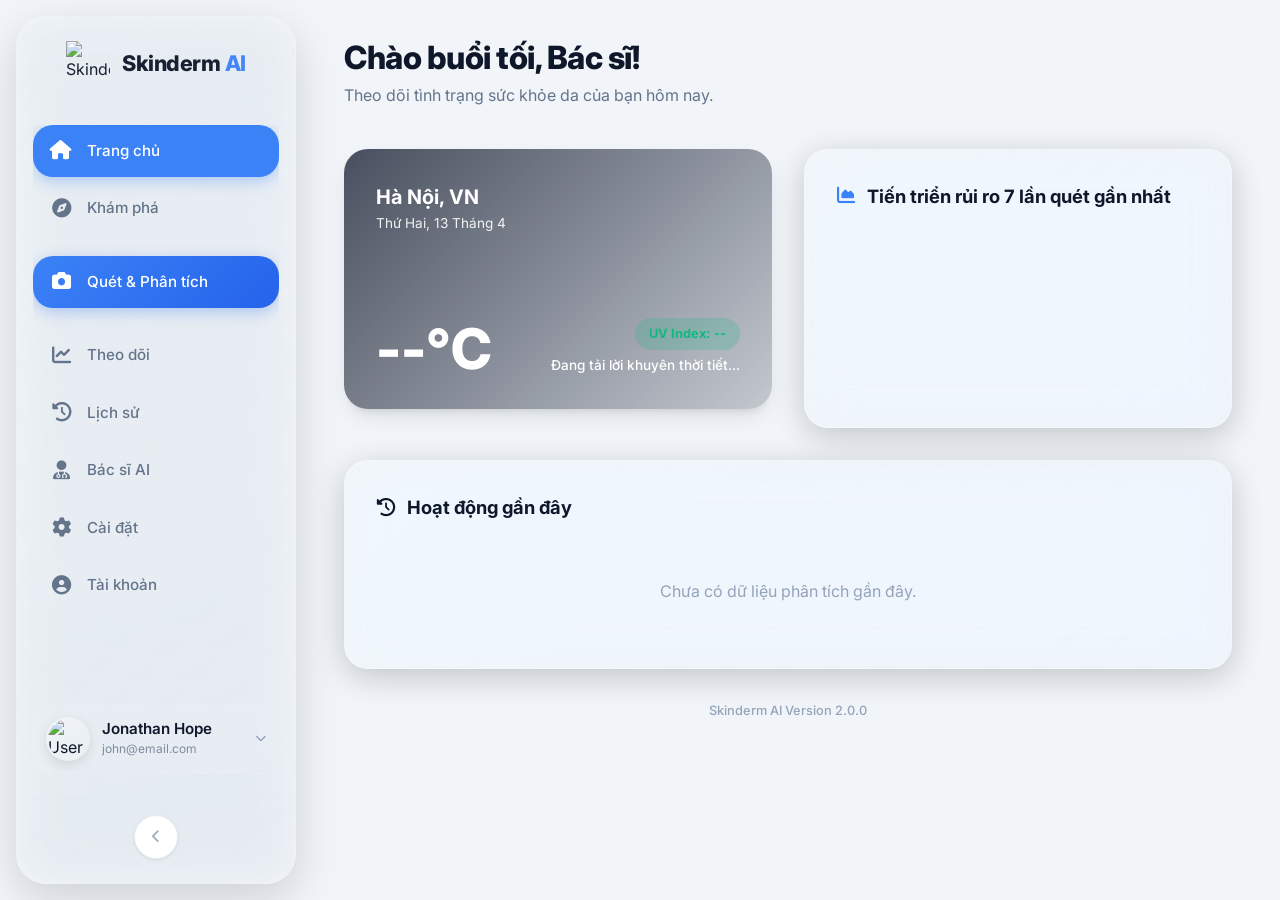
==== frontend/app.html @ 8bfbb7ee "fix(ui): fill analyzed image in preview card and place overlay controls between image and action but" ====
<!DOCTYPE html>
<html lang="vi">
<head>
    <meta charset="UTF-8">
    <meta name="viewport" content="width=device-width, initial-scale=1.0">
    <title>Skinderm AI - Skin Diagnosis & Health Monitoring</title>
    
    <!-- Google Fonts: Inter -->
    <link rel="preconnect" href="https://fonts.googleapis.com">
    <link rel="preconnect" href="https://fonts.gstatic.com" crossorigin>
    <link href="https://fonts.googleapis.com/css2?family=Inter:wght@300;400;500;600;700;800&display=swap" rel="stylesheet">
    
    <!-- FontAwesome -->
    <link rel="stylesheet" href="https://cdnjs.cloudflare.com/ajax/libs/font-awesome/6.4.0/css/all.min.css">

    <!-- CSS -->
    <link rel="stylesheet" href="css/app.css">

    <!-- Dependencies -->
    <script src="https://cdn.jsdelivr.net/npm/marked/marked.min.js"></script>
    <script src="https://cdn.jsdelivr.net/npm/chart.js@4.4.1/dist/chart.umd.min.js"></script>
    <link rel="stylesheet" href="https://cdn.jsdelivr.net/npm/katex@0.16.8/dist/katex.min.css">
    <script src="https://cdn.jsdelivr.net/npm/katex@0.16.8/dist/katex.min.js"></script>
    <script src="https://cdn.jsdelivr.net/npm/katex@0.16.8/dist/contrib/auto-render.min.js"></script>
</head>
<body>

    <div class="app-wrapper">
        <!-- Sidebar Navigation -->
        <aside class="sidebar" id="appSidebar">
            <div class="sidebar-header">
                <div class="logo-icon"><img src="assets/img/logo.png" alt="Skinderm AI"></div>
                <span class="logo-text">Skinderm<span style="color:var(--medical-blue-base)"> AI</span></span>
            </div>

            <nav class="nav-menu" id="mainNavigation">
                <a href="#" class="nav-item active" data-section="sec-home">
                    <i class="fa-solid fa-house"></i> <span data-i18n="nav_home">Trang chủ</span>
                </a>
                <a href="#" class="nav-item" data-section="sec-explore">
                    <i class="fa-solid fa-compass"></i> <span data-i18n="nav_explore">Khám phá</span>
                </a>
                <a href="#" class="nav-item scan-item" data-section="sec-scan">
                    <i class="fa-solid fa-camera"></i> <span data-i18n="nav_scan">Quét & Phân tích</span>
                </a>
                <a href="#" class="nav-item" data-section="sec-monitor">
                    <i class="fa-solid fa-chart-line"></i> <span data-i18n="nav_monitor">Theo dõi</span>
                </a>
                <a href="#" class="nav-item" data-section="sec-history">
                    <i class="fa-solid fa-clock-rotate-left"></i> <span data-i18n="nav_history">Lịch sử</span>
                </a>
                <a href="#" class="nav-item" data-section="sec-doctor">
                    <i class="fa-solid fa-user-doctor"></i> <span data-i18n="nav_doctor">Bác sĩ AI</span>
                </a>
                <a href="#" class="nav-item" data-section="sec-settings">
                    <i class="fa-solid fa-gear"></i> <span data-i18n="nav_settings">Cài đặt</span>
                </a>
                <a href="#" class="nav-item" data-section="sec-account">
                    <i class="fa-solid fa-circle-user"></i> <span data-i18n="nav_account">Tài khoản</span>
                </a>
            </nav>

            <div class="user-profile" id="sidebarUserProfile">
                <div class="user-avatar-wrapper">
                    <img src="https://ui-avatars.com/api/?name=User&background=random" alt="User Avatar" class="user-avatar" id="sidebarUserPhoto">
                </div>
                <div class="user-info">
                    <span class="user-name" id="sidebarUserName">Jonathan Hope</span>
                    <span class="user-email" id="sidebarUserEmail">john@email.com</span>
                </div>
                <i class="fa-solid fa-chevron-down profile-chevron"></i>
            </div>

            <div class="sidebar-footer">
                <button class="collapse-toggle" id="toggleSidebar">
                    <i class="fa-solid fa-chevron-left"></i>
                </button>
            </div>
        </aside>

        <!-- Main Content Area -->
        <main class="main-content">
            
            <!-- SECTION: HOME -->
            <section id="sec-home" class="view-section active">
                <div class="welcome-header">
                    <h1 id="welcomeGreeting">Chào buổi tối, Bác sĩ!</h1>
                    <p style="color: var(--text-secondary)">Theo dõi tình trạng sức khỏe da của bạn hôm nay.</p>
                </div>

                <div class="dashboard-grid">
                    <div class="weather-card">
                        <div class="weather-video-container" id="weatherVidContainer">
                            <video autoplay muted loop playsinline id="weatherVideo">
                                <source src="assets/video/sunny.mp4" type="video/mp4">
                            </video>
                        </div>
                        <div class="weather-overlay"></div>
                        <div class="weather-content">
                            <div>
                                <h3 id="weatherLocation" style="font-size: 1.25rem;">Hà Nội, VN</h3>
                                <p id="weatherDate" style="font-size: 0.85rem; opacity: 0.9;">Thứ Hai, 13 Tháng 4</p>
                            </div>
                            <div style="display: flex; justify-content: space-between; align-items: flex-end;">
                                <div style="font-size: 3.5rem; font-weight: 800; line-height: 1;">
                                    <span id="tempValue">--</span>°C
                                </div>
                                <div style="text-align: right;">
                                    <div class="pill pill-success" id="uvBadge" style="background: rgba(16, 185, 129, 0.2); color: #10b981; margin-bottom: 5px; backdrop-filter: blur(5px);">
                                        UV Index: <span id="uvValue">--</span>
                                    </div>
                                    <p id="weatherAdvice" style="font-size: 0.85rem; max-width: 200px; font-weight: 500;">Đang tải lời khuyên thời tiết...</p>
                                </div>
                            </div>
                        </div>
                    </div>

                    <div class="card-glass">
                        <div class="card-header">
                            <i class="fa-solid fa-chart-area" style="color: var(--medical-blue-base)"></i>
                            Tiến triển rủi ro 7 lần quét gần nhất
                        </div>
                        <div style="height: 160px; position: relative;">
                            <canvas id="homeProgressChart"></canvas>
                        </div>
                    </div>
                </div>

                <div class="mt-4 card-glass" style="margin-top: 2rem;">
                    <div class="card-header"><i class="fa-solid fa-clock-rotate-left"></i> Hoạt động gần đây</div>
                    <div id="homeRecentActivity">
                        <p style="text-align: center; color: var(--text-muted); padding: 2rem;">Chưa có dữ liệu phân tích gần đây.</p>
                    </div>
                </div>
            </section>

            <!-- SECTION: EXPLORE -->
            <section id="sec-explore" class="view-section">
                <div class="welcome-header">
                    <h1 data-i18n="explore_title">Khám phá Da liễu</h1>
                    <p style="color: var(--text-secondary)">Cập nhật thông tin y khoa mới nhất từ AI & LangGraph.</p>
                </div>
                <div class="explore-grid" id="exploreGrid">
                    <div style="grid-column: 1/-1; text-align: center; padding: 5rem;">
                        <i class="fa-solid fa-spinner fa-spin fa-2x" style="color: var(--medical-blue-base)"></i>
                        <p class="mt-2" style="color: var(--text-secondary);">Đang tải dữ liệu y khoa mới nhất...</p>
                    </div>
                </div>
            </section>

            <!-- SECTION: SCAN -->
            <section id="sec-scan" class="view-section">
                <div class="welcome-header">
                    <h1 data-i18n="scan_title">Phân tích Tổn thương Da</h1>
                    <p style="color: var(--text-secondary)">Sử dụng Trí tuệ Nhân tạo Skinderm AI để đánh giá nguy cơ.</p>
                </div>
                
                <div class="scan-workspace-layout">
                    <!-- Main Capture Area -->
                    <div class="card-glass scan-capture-card" style="position: relative; display: flex; flex-direction: column;">
                        <!-- Input Select -->
                        <div id="scanInputSelect" style="margin-bottom: 1.25rem; display: flex; gap: 0.75rem;">
                            <button class="btn-pill btn-blue" id="btnShowUpload"><i class="fa-solid fa-upload"></i> <span data-i18n="btn_upload">Tải ảnh lên</span></button>
                            <button class="btn-pill" style="background:var(--bg-app); color:var(--text-primary); border: 1px solid var(--border-light);" id="btnShowCamera"><i class="fa-solid fa-camera"></i> <span data-i18n="btn_camera">Máy ảnh</span></button>
                        </div>

                        <!-- Upload View -->
                        <div id="viewUpload" class="upload-area flex-1">
                            <i class="fa-solid fa-cloud-arrow-up"></i>
                            <h3 style="font-weight: 700; color: var(--medical-blue-dark); margin-bottom: 0.5rem;" data-i18n="scan_drag_drop">Kéo thả hoặc nhấn để chọn ảnh</h3>
                            <p style="color: var(--text-muted);">Hỗ trợ JPG, PNG, WEBP (Max 10MB)</p>
                            <input type="file" id="fileInput" hidden accept="image/*">
                        </div>

                        <!-- Camera View -->
                        <div id="viewCamera" class="hidden" style="flex: 1; display: flex; flex-direction: column;">
                            <div class="camera-view-container" style="flex: 1;">
                                <video id="webcam" autoplay playsinline style="height: 100%; object-fit: cover;"></video>
                                <div class="camera-laser"></div>
                            </div>
                            <div style="display: flex; gap: 1rem; margin-top: 1.25rem; justify-content: center;">
                                <button class="btn-pill btn-blue" id="btnCapture"><i class="fa-solid fa-camera-retro"></i> <span data-i18n="btn_capture">Chụp ảnh</span></button>
                                <button class="btn-pill" id="btnFlipCamera" style="background:var(--bg-app); border: 1px solid var(--border-light);"><i class="fa-solid fa-rotate"></i> <span data-i18n="btn_flip">Đổi cam</span></button>
                            </div>
                        </div>

                        <!-- Preview View -->
                        <div id="viewPreview" class="hidden" style="display: flex; flex-direction: column; width: 100%;">
                            <!-- 1. Ô ảnh phân tích bao quát thẻ -->
                            <div class="preview-container" id="previewContainer">
                                <div id="imageWrapper">
                                    <img src="" id="imgPreview" alt="Skin Lesion">
                                    <img src="" id="imgHeatmapOverlay" class="hidden" alt="Heatmap Overlay">
                                    
                                    <!-- Segmentation Border -->
                                    <svg id="segmentationBorder" viewBox="0 0 100 100" preserveAspectRatio="none">
                                        <path d="M35,35 Q50,20 65,35 T65,65 Q50,80 35,65 Z" fill="rgba(0, 255, 204, 0.1)" stroke="#00ffcc" stroke-width="1.5" stroke-dasharray="2,2"></path>
                                    </svg>
                                </div>
                                <div class="scan-laser"></div>
                            </div>

                            <!-- 2. Ô lớp phủ nằm giữa ô ảnh phân tích và chữ phân tích lại -->
                            <div id="heatmapToggleOverlay" class="hidden">
                                <div style="display: flex; justify-content: space-between; align-items: center; margin-bottom: 4px;">
                                    <span style="font-size: 0.82rem; font-weight: 600; color: var(--text-primary); display: flex; align-items: center; gap: 6px;">
                                        <i class="fa-solid fa-layer-group" style="color: var(--medical-blue-base);"></i>
                                        <span>Lớp phủ Grad-CAM</span>
                                    </span>
                                    <span id="heatmapOpacityValue" style="font-size: 0.82rem; font-family: 'JetBrains Mono', monospace; color: var(--medical-blue-base); font-weight: 700;">0%</span>
                                </div>
                                <input type="range" id="heatmapOpacitySlider" min="0" max="100" value="0" style="width: 100%; accent-color: var(--medical-blue-base); cursor: pointer; margin-bottom: 6px;">
                                
                                <div style="display: flex; justify-content: space-between; align-items: center; padding-top: 6px; border-top: 1px solid var(--border-light);">
                                    <span style="font-size: 0.8rem; font-weight: 500; color: var(--text-secondary); display: flex; align-items: center; gap: 6px;">
                                        <i class="fa-solid fa-draw-polygon" style="color: #10b981;"></i>
                                        <span>Viền tổn thương U-Net</span>
                                    </span>
                                    <button id="toggleSegBtn" class="btn-pill" style="font-size: 0.75rem; padding: 3px 12px; background: rgba(59, 130, 246, 0.1); border: 1px solid var(--medical-blue-base); color: var(--medical-blue-base); font-weight: 600; cursor: pointer;">Hiện</button>
                                </div>
                            </div>

                            <!-- 3. Hàng nút thao tác (Phân tích lại / Bắt đầu phân tích AI & Đổi ảnh) -->
                            <div style="display: flex; gap: 0.75rem; margin-top: 1rem;">
                                <button class="btn-pill btn-blue" style="flex: 1; justify-content: center;" id="btnStartAnalyze"><i class="fa-solid fa-microscope"></i> <span data-i18n="btn_analyze">Bắt đầu phân tích AI</span></button>
                                <button class="btn-pill" style="background:var(--bg-app); border: 1px solid var(--border-light);" id="btnCancelPreview" data-i18n="btn_cancel"><i class="fa-solid fa-arrow-rotate-left"></i> Đổi ảnh</button>
                            </div>
                        </div>
                    </div>

                    <!-- Results Panel -->
                    <div class="card-glass" id="scanResultsArea">
                        <div class="card-header" style="display: flex; justify-content: space-between; align-items: center; border-bottom: 1px solid var(--border-light); padding-bottom: 1rem; margin-bottom: 1.25rem;">
                            <h3 class="card-title" style="margin: 0; display: flex; align-items: center; gap: 8px;">
                                <i class="fa-solid fa-file-medical" style="color: var(--medical-blue-base);"></i>
                                <span>Báo cáo Kết quả (AI)</span>
                            </h3>
                            <span id="scanTimestamp" style="font-size: 0.8rem; color: var(--text-muted); font-weight: 500;"></span>
                        </div>
                        <div class="card-body">
                            <!-- State: Empty -->
                            <div id="resultEmpty" style="text-align: center; padding: 4rem 1rem; color: var(--text-muted);">
                                <div style="width: 72px; height: 72px; border-radius: 50%; background: rgba(59, 130, 246, 0.08); display: flex; align-items: center; justify-content: center; margin: 0 auto 1.25rem;">
                                    <i class="fa-solid fa-notes-medical" style="font-size: 2rem; color: var(--medical-blue-base); opacity: 0.8;"></i>
                                </div>
                                <h4 style="font-weight: 600; color: var(--text-primary); margin-bottom: 0.5rem;" data-i18n="result_empty">Chưa có kết quả phân tích</h4>
                                <p style="font-size: 0.85rem; max-width: 280px; margin: 0 auto; line-height: 1.5;">Tải ảnh hoặc chụp vùng nốt ruồi cần kiểm tra, sau đó nhấn "Bắt đầu phân tích AI".</p>
                            </div>

                            <!-- State: Analyzed -->
                            <div id="resultContent" class="hidden" style="display: flex; flex-direction: column; gap: 1.25rem;">
                                <!-- Primary Assessment Hero Box -->
                                <div style="background: linear-gradient(135deg, rgba(239, 246, 255, 0.7), rgba(243, 244, 246, 0.5)); border: 1px solid var(--border-light); border-radius: var(--radius-md); padding: 1.25rem; display: flex; justify-content: space-between; align-items: center; gap: 1rem;">
                                    <div>
                                        <span style="font-size: 0.75rem; color: var(--text-muted); text-transform: uppercase; letter-spacing: 0.8px; font-weight: 600;">Mức độ rủi ro</span>
                                        <div style="font-size: 2.8rem; font-weight: 800; color: var(--text-primary); line-height: 1; margin-top: 4px;" id="riskScore">--%</div>
                                        <div id="primaryDiagnosisLabel" style="font-size: 0.95rem; font-weight: 700; color: var(--medical-blue-dark); margin-top: 6px;"></div>
                                    </div>
                                    <div style="text-align: right; display: flex; flex-direction: column; align-items: flex-end; gap: 8px;">
                                        <div class="score-badge pill-success" id="riskLevelBadge">Lành tính</div>
                                        <span id="confidenceBadge" style="font-size: 0.75rem; color: var(--text-secondary); background: rgba(0,0,0,0.05); padding: 3px 8px; border-radius: 6px; font-weight: 500;">Độ tin cậy: --%</span>
                                    </div>
                                </div>

                                <!-- Detailed Predictions (Top 3) -->
                                <div style="background: var(--bg-app); border: 1px solid var(--border-light); border-radius: var(--radius-md); padding: 1.15rem;">
                                    <h4 style="font-size: 0.9rem; margin-bottom: 0.85rem; color: var(--text-primary); display: flex; align-items: center; gap: 8px;">
                                        <i class="fa-solid fa-chart-pie" style="color: var(--medical-blue-base);"></i>
                                        <span>Dự đoán phân loại chi tiết (Top 3):</span>
                                    </h4>
                                    <div id="topPredictionsList" style="display: flex; flex-direction: column; gap: 0.65rem;">
                                        <!-- Top Predictions Injected by JS -->
                                    </div>
                                </div>
                            </div>
                        </div>
                    </div>
                </div> <!-- Close scan-workspace-layout -->

                <!-- Section: Detailed ABCDE & Medical Advice (Nằm dưới phần phân tích và báo cáo kết quả) -->
                <div id="scanDetailsSection" class="scan-details-grid hidden">
                    <!-- Left: ABCDE Analysis Card -->
                    <div class="card-glass">
                        <div class="card-header" style="border-bottom: 1px solid var(--border-light); padding-bottom: 1rem; margin-bottom: 1.25rem;">
                            <i class="fa-solid fa-dna" style="color: var(--medical-blue-base);"></i>
                            <span>Đánh giá 5 dấu hiệu nốt ruồi bất thường (Quy tắc ABCDE)</span>
                        </div>
                        <div class="card-body">
                            <div id="abcdeChartContainer" style="display: flex; flex-direction: column; gap: 0.65rem; cursor: pointer;">
                                <!-- ABCDE Bars Injected JS -->
                            </div>
                            <div id="abcdeDetailBox" style="background: rgba(59, 130, 246, 0.05); border-radius: 12px; padding: 0.9rem 1.1rem; margin-top: 1rem; font-size: 0.85rem; color: var(--text-secondary); display: none; border-left: 4px solid var(--medical-blue-base);">
                                <strong style="color: var(--medical-blue-dark);">Giải thích:</strong> <span id="abcdeDetailText">Di chuột hoặc chạm vào từng chỉ số để xem phân tích y khoa chi tiết.</span>
                            </div>
                        </div>
                    </div>

                    <!-- Right: Medical Advice & AI Consult Card -->
                    <div class="card-glass" style="display: flex; flex-direction: column; justify-content: space-between;">
                        <div>
                            <div class="card-header" style="border-bottom: 1px solid var(--border-light); padding-bottom: 1rem; margin-bottom: 1.25rem;">
                                <i class="fa-solid fa-user-doctor" style="color: var(--medical-blue-base);"></i>
                                <span data-i18n="scan_advice">Khuyến nghị Y khoa chuyên môn</span>
                            </div>
                            <div class="card-body">
                                <div style="background: rgba(59, 130, 246, 0.08); border: 1px solid rgba(59, 130, 246, 0.2); border-radius: 16px; padding: 1.25rem;">
                                    <div id="medicalAdvice" style="color: var(--text-primary); font-size: 0.92rem; line-height: 1.65;" data-i18n="scan_advice_loading">Hệ thống đang chuẩn bị lời khuyên...</div>
                                </div>
                            </div>
                        </div>
                        <div style="margin-top: 1.5rem;">
                            <button class="btn-pill btn-blue w-100" style="justify-content: center; width: 100%; padding: 1rem; font-size: 0.95rem; font-weight: 600;" id="btnConsultAI">
                                <i class="fa-solid fa-comments"></i> <span data-i18n="btn_consult_ai">Tư vấn sâu hơn với Bác sĩ AI</span>
                            </button>
                        </div>
                    </div>
                </div>

                <div class="disclaimer-box">
                    <i class="fa-solid fa-triangle-exclamation" style="font-size: 1.8rem;"></i>
                    <div>
                        <strong>MIỄN TRỪ TRÁCH NHIỆM Y TẾ:</strong>
                        <p style="margin-top: 0.25rem;">Kết quả từ Skinderm AI chỉ mang tính chất tham khảo, hỗ trợ sàng lọc sớm. Ứng dụng này <strong>KHÔNG</strong> thay thế chẩn đoán lâm sàng của bác sĩ da liễu. Hãy đến cơ sở y tế nếu có dấu hiệu bất thường.</p>
                    </div>
                </div>
            </section>

            <!-- SECTION: MONITOR -->
            <section id="sec-monitor" class="view-section">
                <div class="welcome-header">
                    <h1 data-i18n="monitor_title">Theo dõi Tiến triển</h1>
                    <p style="color: var(--text-secondary)">So sánh và đánh giá sự thay đổi của nốt ruồi theo thời gian.</p>
                </div>

                <div class="card-glass" style="margin-bottom: 2rem;">
                    <div class="card-header"><i class="fa-solid fa-chart-line"></i> Biểu đồ xu hướng rủi ro</div>
                    <div style="height: 300px; position: relative;">
                        <canvas id="monitorTrendChart"></canvas>
                    </div>
                </div>

                <div class="card-glass">
                    <div class="card-header"><i class="fa-solid fa-images"></i> So sánh song song (Side-by-Side)</div>
                    <div id="compareEmpty" style="text-align: center; padding: 4rem; color: var(--text-muted); background: #f8fafc; border-radius: 16px; border: 1px dashed var(--border-light);">
                        <i class="fa-solid fa-code-compare fa-2x mb-2"></i>
                        <p>Vui lòng chọn 2 ảnh từ Lịch sử để thực hiện so sánh.</p>
                    </div>
                    <div class="monitor-compare-grid hidden" id="compareGrid">
                        <div style="background: var(--bg-app); padding: 1rem; border-radius: 16px;">
                            <p id="compDate1" style="font-size: 0.9rem; font-weight: 700; margin-bottom: 10px; color: var(--medical-blue-dark);">Ngày: --</p>
                            <img id="compImg1" src="" style="width: 100%; border-radius: 12px; box-shadow: var(--shadow-sm);">
                        </div>
                        <div style="background: var(--bg-app); padding: 1rem; border-radius: 16px;">
                            <p id="compDate2" style="font-size: 0.9rem; font-weight: 700; margin-bottom: 10px; color: var(--medical-blue-dark);">Ngày: --</p>
                            <img id="compImg2" src="" style="width: 100%; border-radius: 12px; box-shadow: var(--shadow-sm);">
                        </div>
                        
                        <!-- AI Progression Analysis Report Card -->
                        <div style="grid-column: 1 / -1; margin-top: 1.5rem; background: var(--bg-card); border: 1px solid var(--border-light); border-radius: 20px; padding: 1.5rem; box-shadow: var(--shadow-sm);">
                            <h4 style="font-size: 1.1rem; color: var(--medical-blue-dark); font-weight: 700; margin-bottom: 1rem; display: flex; align-items: center; gap: 8px; border-bottom: 1px solid var(--border-light); padding-bottom: 8px;">
                                <i class="fa-solid fa-brain" style="color: var(--medical-blue-base)"></i> Báo cáo So sánh & Tiến triển Y khoa từ AI
                            </h4>
                            <div id="compareReportContent" class="msg-final-content" style="font-size: 0.95rem; line-height: 1.7; color: var(--text-primary);">
                                <div style="text-align: center; color: var(--text-muted); padding: 2rem;">
                                    <i class="fa-solid fa-spinner fa-spin" style="margin-right: 8px; color: var(--medical-blue-base);"></i> Đang phân tích tiến triển bằng AI...
                                </div>
                            </div>
                        </div>
                    </div>
                </div>
            </section>

            <!-- SECTION: HISTORY -->
            <section id="sec-history" class="view-section">
                <div class="welcome-header">
                    <h1 data-i18n="history_title">Lịch sử Phân tích</h1>
                    <p style="color: var(--text-secondary)">Xem lại toàn bộ hồ sơ quét da của bạn.</p>
                </div>

                <div class="history-table-container">
                    <table class="history-table">
                        <thead>
                            <tr>
                                <th style="width: 80px; text-align: center;">So sánh</th>
                                <th>Hình ảnh</th>
                                <th>Ngày giờ</th>
                                <th>Chẩn đoán chính</th>
                                <th>Mức rủi ro</th>
                                <th>Thao tác</th>
                            </tr>
                        </thead>
                        <tbody id="historyTableBody">
                            <!-- Rows Injected JS -->
                        </tbody>
                    </table>
                </div>
            </section>

            <!-- SECTION: SETTINGS -->
            <section id="sec-settings" class="view-section">
                <div class="welcome-header">
                    <h1 data-i18n="settings_title">Cài đặt Ứng dụng</h1>
                    <p style="color: var(--text-secondary)" data-i18n="settings_desc">Tùy chỉnh trải nghiệm cá nhân.</p>
                </div>
                <div class="card-glass" style="max-width: 700px; display: flex; flex-direction: column; gap: 1.5rem;">
                    
                    <!-- Dark Mode Toggle -->
                    <div style="display: flex; justify-content: space-between; align-items: center; border-bottom: 1px solid var(--border-light); padding-bottom: 1.5rem;">
                        <div>
                            <strong style="font-size: 1.05rem; color: var(--text-primary);" data-i18n="settings_theme">Chế độ tối (Dark Mode)</strong>
                            <p style="font-size: 0.85rem; color: var(--text-secondary); margin-top: 4px;" data-i18n="settings_theme_desc">Giảm chói mắt khi sử dụng vào ban đêm.</p>
                        </div>
                        <div class="toggle-switch-container">
                            <label class="toggle-switch">
                                <input type="checkbox" id="toggleDarkMode">
                                <div class="switch-bg"><div class="switch-knob"></div></div>
                            </label>
                        </div>
                    </div>

                    <!-- Language Select -->
                    <div style="display: flex; justify-content: space-between; align-items: center; border-bottom: 1px solid var(--border-light); padding-bottom: 1.5rem;">
                        <div>
                            <strong style="font-size: 1.05rem; color: var(--text-primary);" data-i18n="settings_lang">Ngôn ngữ hiển thị</strong>
                            <p style="font-size: 0.85rem; color: var(--text-secondary); margin-top: 4px;" data-i18n="settings_lang_desc">Thay đổi ngôn ngữ giao diện Skinderm.</p>
                        </div>
                        <select id="langSelect" style="padding: 8px 16px; border-radius: 8px; border: 1px solid var(--border-light); background: var(--bg-app); font-weight: 500; outline: none; color: var(--text-primary); cursor: pointer;">
                            <option value="vi">Tiếng Việt</option>
                            <option value="en">English</option>
                        </select>
                    </div>
                    
                    <!-- Edit Profile Trigger -->
                    <div style="display: flex; justify-content: space-between; align-items: center; border-bottom: 1px solid var(--border-light); padding-bottom: 1.5rem;">
                        <div>
                            <strong style="font-size: 1.05rem; color: var(--text-primary);">Hồ sơ cá nhân</strong>
                            <p style="font-size: 0.85rem; color: var(--text-secondary); margin-top: 4px;">Cập nhật ảnh đại diện và tên của bạn.</p>
                        </div>
                        <button class="btn-pill" style="background: var(--medical-blue-light); color: var(--medical-blue-dark); border: none; padding: 8px 16px; font-weight: 600;" id="btnSettingsEditProfile" data-i18n="btn_edit">Chỉnh sửa</button>
                    </div>

                    <!-- Clear Data -->
                    <div style="display: flex; justify-content: space-between; align-items: center;">
                        <div>
                            <strong style="font-size: 1.05rem; color: var(--danger);" data-i18n="settings_clear">Xóa dữ liệu cá nhân</strong>
                            <p style="font-size: 0.85rem; color: var(--text-secondary); margin-top: 4px;" data-i18n="settings_clear_desc">Xóa toàn bộ lịch sử thiết lập trên trình duyệt này.</p>
                        </div>
                        <button class="btn-pill" style="background: rgba(239, 68, 68, 0.1); color: var(--danger); border: none; padding: 8px 16px; font-weight: 600;" id="btnClearData" data-i18n="btn_clear">Xóa lịch sử</button>
                    </div>

                </div>
            </section>

            <!-- SECTION: ACCOUNT -->
            <section id="sec-account" class="view-section">
                <div class="welcome-header">
                    <h1 data-i18n="account_title">Tài khoản của tôi</h1>
                    <p style="color: var(--text-secondary)" data-i18n="account_desc">Quản lý hồ sơ và bảo mật.</p>
                </div>
                <div class="card-glass" style="max-width: 600px; margin: 0 auto; padding: 3rem 2rem;">
                    <div style="text-align: center; margin-bottom: 2.5rem;">
                        <div style="width: 120px; height: 120px; background: var(--border-light); border-radius: 50%; margin: 0 auto 1.5rem; display: flex; align-items: center; justify-content: center; font-size: 3.5rem; color: var(--text-muted); border: 4px solid var(--bg-app); box-shadow: var(--shadow-md);">
                            <i class="fa-solid fa-user"></i>
                        </div>
                        <h2 id="accName" style="font-weight: 800; font-size: 1.5rem; color: var(--text-primary);">Người dùng</h2>
                        <p id="accEmail" style="color: var(--text-secondary); font-size: 0.95rem;">user@example.com</p>
                        <span class="pill pill-success" style="margin-top: 10px; display: inline-block; background: rgba(16, 185, 129, 0.1);" data-i18n="account_pro">Thành viên Tiêu chuẩn</span>
                    </div>
                    
                    <div style="display: flex; flex-direction: column; gap: 1rem;">
                        <button class="btn-pill" id="btnEditProfile" style="background: var(--medical-blue-light); color: var(--medical-blue-dark); border: none; justify-content: center; font-size: 1rem; padding: 1rem;" data-i18n="btn_edit_profile">
                            <i class="fa-solid fa-pen-to-square"></i> Chỉnh sửa hồ sơ
                        </button>
                        <button class="btn-pill" style="background: var(--bg-app); color: var(--text-primary); border: 1px solid var(--border-light); justify-content: center; font-size: 1rem; padding: 1rem;" data-i18n="btn_change_pass">
                            <i class="fa-solid fa-key"></i> Đổi mật khẩu
                        </button>
                        <button class="btn-pill" style="background: rgba(239, 68, 68, 0.1); color: var(--danger); border: none; justify-content: center; font-size: 1rem; padding: 1rem; margin-top: 1rem;" id="btnLogout">
                            <i class="fa-solid fa-right-from-bracket"></i> <span data-i18n="btn_logout">Đăng xuất</span>
                        </button>
                    </div>
                </div>
            </section>

            <div class="version-tag" style="text-align: center; padding: 2rem 0; color: var(--text-muted); font-size: 0.8rem; font-weight: 500;">
                Skinderm AI Version 2.0.0
            </div>
        </main>
    </div>

    <!-- DOCTOR AI CHAT (FULLSCREEN OVERLAY) -->
    <section id="sec-doctor" class="view-section">
        <div class="chat-container-fullscreen">
            <!-- Chat Header -->
            <div class="chat-header-bar">
                <div style="display: flex; align-items: center; gap: 12px;">
                    <i class="fa-solid fa-arrow-left btn-back-doctor" id="btnBackFromDoctor"></i>
                    <div class="logo-icon" style="width: 36px; height: 36px; background: transparent;"><img src="assets/img/logo.png" alt="AI"></div>
                    <div>
                        <h3 style="font-size: 1.1rem; font-weight: 700; color: var(--text-primary);">Bác sĩ Skinderm AI</h3>
                        <p style="font-size: 0.75rem; color: var(--medical-blue-base); font-weight: 600;">Sẵn sàng tư vấn</p>
                    </div>
                </div>

                <div style="display: flex; gap: 1rem; align-items: center;">
                    <!-- Thinking Process Toggle -->
                    <div class="toggle-switch-container">
                        <span style="font-size: 0.8rem; font-weight: 600; color: var(--text-secondary);">Phân tích sâu</span>
                        <label class="toggle-switch">
                            <input type="checkbox" id="toggleThinking" checked>
                            <div class="switch-bg"><div class="switch-knob"></div></div>
                        </label>
                    </div>

                    <!-- Model Select -->
                    <select id="chatModelSelect" style="border: 1px solid var(--border-light); border-radius: 12px; padding: 8px 16px; font-size: 0.85rem; font-weight: 600; background: #f8fafc; outline: none; cursor: pointer;">
                        <option value="meta/llama-3.2-11b-vision-instruct">Skinderm Lite (Mượt mà)</option>
                        <option value="meta/llama-3.2-90b-vision-instruct" selected>Skinderm Pro (Chuyên sâu)</option>
                    </select>
                </div>
            </div>

            <!-- Chat History -->
            <div id="chatHistory" class="chat-history-immersive">
                <!-- Welcome Screen -->
                <div id="chatWelcome" class="chat-welcome-screen">
                    <div class="welcome-logo-video">
                        <video src="assets/video/logo.mp4" autoplay loop muted playsinline></video>
                    </div>
                    <div>
                        <h2 style="font-size: 1.8rem; font-weight: 800; margin-bottom: 0.75rem;" data-i18n="chat_welcome">Skinderm AI xin chào</h2>
                        <p style="color: var(--text-secondary); max-width: 500px; line-height: 1.6; font-size: 1.05rem;">Tôi là trợ lý AI chuyên môn da liễu. Bạn muốn phân tích ảnh chụp hay tìm hiểu về vấn đề gì hôm nay?</p>
                    </div>
                    
                    <div class="suggestion-grid">
                        <div class="suggestion-chip" data-query="Dấu hiệu nhận biết ung thư da hắc tố?">
                            <strong style="color: var(--medical-blue-dark);"><i class="fa-solid fa-magnifying-glass"></i> Ung thư hắc tố</strong>
                            <p style="font-size: 0.8rem; color: var(--text-secondary); margin-top: 6px;">Tìm hiểu các dấu hiệu nhận biết sớm.</p>
                        </div>
                        <div class="suggestion-chip" data-query="Làm sao để bảo vệ da khỏi tia UV hiệu quả?">
                            <strong style="color: var(--success);"><i class="fa-solid fa-sun"></i> Bảo vệ khỏi UV</strong>
                            <p style="font-size: 0.8rem; color: var(--text-secondary); margin-top: 6px;">Các biện pháp chống nắng an toàn.</p>
                        </div>
                        <div class="suggestion-chip" data-query="Bạn có thể giải thích quy tắc chẩn đoán ABCDE không?">
                            <strong style="color: var(--warning);"><i class="fa-solid fa-ruler-combined"></i> Quy tắc ABCDE</strong>
                            <p style="font-size: 0.8rem; color: var(--text-secondary); margin-top: 6px;">Tiêu chuẩn đánh giá nốt ruồi.</p>
                        </div>
                        <div class="suggestion-chip" data-query="Dưỡng da cho người hay tiếp xúc ánh nắng?">
                            <strong style="color: #8b5cf6;"><i class="fa-solid fa-spa"></i> Dưỡng da cơ bản</strong>
                            <p style="font-size: 0.8rem; color: var(--text-secondary); margin-top: 6px;">Lời khuyên chăm sóc da hàng ngày.</p>
                        </div>
                    </div>
                </div>
            </div>

            <!-- Chat Input (Gemini Style) -->
            <div class="chat-input-wrapper">
                <div class="chat-input-container">
                    <button class="btn-icon" title="Tải ảnh lên" id="btnChatUpload">
                        <i class="fa-solid fa-circle-plus"></i>
                    </button>
                    
                    <textarea id="chatInput" class="chat-input-field" placeholder="Ví dụ: Nốt ruồi này có nguy hiểm không?" data-i18n-placeholder="chat_placeholder" rows="1"></textarea>
                    
                    <div style="display: flex; gap: 4px; align-items: center; padding-bottom: 2px;">
                        <button class="btn-icon" title="Nhập bằng giọng nói" id="btnChatVoice">
                            <i class="fa-solid fa-microphone"></i>
                        </button>
                        <button id="btnSendMessage" class="btn-icon btn-send">
                            <i class="fa-solid fa-arrow-up"></i>
                        </button>
                    </div>
                </div>
                <p style="text-align: center; font-size: 0.75rem; color: var(--text-muted); margin-top: 1rem;">
                    Skinderm AI có thể mắc sai lầm. Hãy kiểm tra lại các thông tin quan trọng với bác sĩ da liễu.
                </p>
            </div>
        </div>
    </section>

    <!-- PROFILE EDIT MODAL -->
    <div id="profileEditModal" class="modal-overlay hidden" style="position: fixed; top: 0; left: 0; width: 100%; height: 100%; background: rgba(0,0,0,0.5); backdrop-filter: blur(10px); z-index: 3000; display: flex; align-items: center; justify-content: center;">
        <div class="modal-content card-glass fade-in" style="width: 90%; max-width: 450px; background: white; padding: 2.5rem;">
            <div style="text-align: center; margin-bottom: 2rem;">
                <h3 style="font-size: 1.5rem; font-weight: 800; margin-bottom: 0.5rem;" data-i18n="profile_update_title">Cập nhật hồ sơ</h3>
                <p style="color: var(--text-secondary); font-size: 0.9rem;">Tùy chỉnh ảnh đại diện và tên hiển thị của bạn.</p>
            </div>

            <div style="display: flex; flex-direction: column; align-items: center; gap: 1.5rem;">
                <div class="edit-avatar-container" style="position: relative; width: 120px; height: 120px;">
                    <img id="editAvatarPreview" src="https://ui-avatars.com/api/?name=User&background=random" style="width: 100%; height: 100%; border-radius: 50%; object-fit: cover; border: 4px solid var(--medical-blue-light); box-shadow: var(--shadow-md);">
                    <button id="btnSelectAvatar" style="position: absolute; bottom: 0; right: 0; width: 36px; height: 36px; background: var(--medical-blue-base); color: white; border-radius: 50%; display: flex; align-items: center; justify-content: center; box-shadow: var(--shadow-sm);">
                        <i class="fa-solid fa-camera"></i>
                    </button>
                    <input type="file" id="avatarInput" hidden accept="image/*">
                </div>

                <div style="width: 100%;">
                    <label style="display: block; font-size: 0.85rem; font-weight: 700; color: var(--text-primary); margin-bottom: 8px;">Tên hiển thị</label>
                    <input type="text" id="editDisplayName" style="width: 100%; padding: 12px 16px; border-radius: 12px; border: 1px solid var(--border-light); background: #f8fafc; outline: none; font-weight: 500;" placeholder="Nhập tên của bạn">
                </div>

                <div style="display: flex; gap: 1rem; width: 100%; margin-top: 1rem;">
                    <button class="btn-pill" id="btnCancelProfile" style="flex: 1; justify-content: center; background: var(--bg-app); color: var(--text-secondary);" data-i18n="btn_cancel">Hủy</button>
                    <button class="btn-pill btn-blue" id="btnSaveProfile" style="flex: 2; justify-content: center;" data-i18n="btn_save">Lưu thay đổi</button>
                </div>
            </div>
        </div>
    </div>

    <!-- SCAN DETAIL MODAL -->
    <div id="scanDetailModal" class="modal-overlay hidden" style="position: fixed; top: 0; left: 0; width: 100%; height: 100%; background: rgba(0,0,0,0.5); backdrop-filter: blur(10px); z-index: 3000; display: flex; align-items: center; justify-content: center;">
        <div class="modal-content card-glass fade-in" style="width: 95%; max-width: 600px; background: white; padding: 2.5rem; max-height: 90vh; overflow-y: auto; position: relative; border-radius: 20px;">
            <button id="btnCloseModal" style="position: absolute; top: 1.5rem; right: 1.5rem; background: transparent; border: none; font-size: 1.5rem; color: var(--text-secondary); cursor: pointer; display: flex; align-items: center; justify-content: center; width: 36px; height: 36px; border-radius: 50%;"><i class="fa-solid fa-xmark"></i></button>
            <div id="modalBody" style="margin-top: 1rem;">
                <!-- Injected via JS -->
            </div>
        </div>
    </div>

    <!-- BLOG DETAIL MODAL -->
    <div id="blogDetailModal" class="modal-overlay hidden" style="position: fixed; top: 0; left: 0; width: 100%; height: 100%; background: rgba(0,0,0,0.5); backdrop-filter: blur(10px); z-index: 3000; display: flex; align-items: center; justify-content: center;">
        <div class="modal-content card-glass fade-in" style="width: 95%; max-width: 650px; background: white; padding: 2.5rem; max-height: 90vh; overflow-y: auto; position: relative; border-radius: 20px;">
            <button id="btnCloseBlogModal" style="position: absolute; top: 1.5rem; right: 1.5rem; background: transparent; border: none; font-size: 1.5rem; color: var(--text-secondary); cursor: pointer; display: flex; align-items: center; justify-content: center; width: 36px; height: 36px; border-radius: 50%;"><i class="fa-solid fa-xmark"></i></button>
            <div id="blogModalBody" style="margin-top: 1rem;">
                <!-- Injected via JS -->
            </div>
        </div>
    </div>

    <!-- MAIN APP JS -->
    <script type="module" src="js/app.js?v=2.0.1"></script>
</body>
</html>
---- frontend/css/app.css ----
/* ============================================================
   SKINDERM AI - PREMIUM MEDICAL DESIGN SYSTEM
   ============================================================ */

:root {
    /* Color Palette - Medical & Trustworthy */
    --medical-blue-base: #3b82f6;          /* Primary Medical Blue */
    --medical-blue-light: #eff6ff;         /* Light Blue Blocks */
    --medical-blue-dark: #1d4ed8;          /* Deep Blue Accents */
    
    --bg-app: #f1f5f9;                     /* Soft Light Gray BG */
    --bg-sidebar: rgba(255, 255, 255, 0.65); /* Glass Sidebar */
    --bg-card: #ffffff;                    /* Pure White Cards */
    --bg-glass: linear-gradient(135deg, rgba(255, 255, 255, 0.12), rgba(255, 255, 255, 0.04));
    
    --text-primary: #0f172a;               /* Slate 900 */
    --text-secondary: #64748b;             /* Slate 500 */
    --text-muted: #94a3b8;                 /* Slate 400 */
    
    --border-light: rgba(226, 232, 240, 0.8);               /* Slate 200 */
    --border-focus: #3b82f6;
    
    /* Functional Colors */
    --danger: #ef4444;
    --warning: #f59e0b;
    --success: #10b981;
    --info: #0ea5e9;

    /* Spacing & Borders */
    --radius-sm: 8px;
    --radius-md: 12px;
    --radius-lg: 20px;
    --radius-pill: 50px;
    
    --shadow-sm: 0 1px 3px rgba(0,0,0,0.1);
    --shadow-md: 0 4px 6px -1px rgba(0,0,0,0.1), 0 2px 4px -1px rgba(0,0,0,0.06);
    --shadow-lg: 0 10px 25px -5px rgba(0,0,0,0.1), 0 8px 10px -6px rgba(0,0,0,0.1);

    --transition: all 0.3s cubic-bezier(0.4, 0, 0.2, 1);
    
    /* Sidebar Config */
    --sidebar-width: 280px;
    --sidebar-collapsed-width: 80px;
}

[data-theme="dark"] {
    --bg-app: #0f172a;                     /* Dark Slate 900 */
    --bg-sidebar: rgba(30, 41, 59, 0.75);  /* Dark Glass Sidebar */
    --bg-card: #1e293b;                    /* Dark Slate 800 */
    --bg-glass: linear-gradient(135deg, rgba(30, 41, 59, 0.6), rgba(30, 41, 59, 0.4));
    
    --text-primary: #f8fafc;               /* Slate 50 */
    --text-secondary: #94a3b8;             /* Slate 400 */
    --text-muted: #64748b;                 /* Slate 500 */
    
    --border-light: rgba(255, 255, 255, 0.1); /* Light Border on Dark */
    --medical-blue-base: #60a5fa;          /* Lighter blue for dark mode */
    --medical-blue-dark: #93c5fd;          /* Much lighter blue for dark mode text */
    --medical-blue-light: rgba(59, 130, 246, 0.15);
    --shadow-sm: 0 1px 3px rgba(0,0,0,0.3);
    --shadow-md: 0 4px 6px -1px rgba(0,0,0,0.3), 0 2px 4px -1px rgba(0,0,0,0.2);
    --shadow-lg: 0 10px 25px -5px rgba(0,0,0,0.4), 0 8px 10px -6px rgba(0,0,0,0.3);
}

/* ============================================================
   CORE LAYOUT
   ============================================================ */
* {
    margin: 0;
    padding: 0;
    box-sizing: border-box;
}

.hidden {
    display: none !important;
}

body {
    font-family: 'Inter', system-ui, -apple-system, sans-serif;
    background-color: var(--bg-app);
    color: var(--text-primary);
    overflow: hidden;
    line-height: 1.6;
}

a { text-decoration: none; color: inherit; }
button { cursor: pointer; border: none; outline: none; transition: var(--transition); background: transparent; }

.app-wrapper {
    display: flex;
    height: 100vh;
    width: 100vw;
    position: relative;
    overflow: hidden;
}

/* Background Image Layer */
.app-wrapper::before {
    content: '';
    position: absolute;
    top: 0; left: 0; right: 0; bottom: 0;
    background: url('../assets/img/background.png') no-repeat center center fixed; 
    background-size: cover;
    z-index: -2;
}

/* Glassy Overlay Layer */
.app-wrapper::after {
    content: '';
    position: absolute;
    top: 0; left: 0; right: 0; bottom: 0;
    background: var(--bg-app);
    opacity: 0.92; /* Reduced transparency for better readability */
    backdrop-filter: blur(5px); /* Soft blur to make it less "clear" */
    -webkit-backdrop-filter: blur(5px);
    z-index: -1;
    pointer-events: none;
}

/* ============================================================
   SIDEBAR (PILL & LIQUID GLASS)
   ============================================================ */
.sidebar {
    width: var(--sidebar-width);
    height: calc(100vh - 2rem);
    margin: 1rem 0 1rem 1rem;
    border-radius: 30px;
    background: var(--bg-glass);
    backdrop-filter: blur(25px) saturate(180%) contrast(90%);
    -webkit-backdrop-filter: blur(25px) saturate(180%) contrast(90%);
    border: 1px solid rgba(255, 255, 255, 0.2);
    box-shadow: 0 15px 45px rgba(0, 0, 0, 0.15), inset 0 0 20px rgba(255, 255, 255, 0.1);
    display: flex;
    flex-direction: column;
    padding: 1.5rem 1rem;
    transition: width 0.4s cubic-bezier(0.4, 0, 0.2, 1), 
                height 0.4s cubic-bezier(0.4, 0, 0.2, 1) 0.3s, 
                border-radius 0.4s cubic-bezier(0.4, 0, 0.2, 1) 0.3s, 
                margin 0.4s cubic-bezier(0.4, 0, 0.2, 1) 0.3s;
    z-index: 1001;
    position: relative;
    overflow: hidden;
}

.sidebar::before {
    content: '';
    position: absolute;
    top: -50%;
    left: -50%;
    width: 200%;
    height: 200%;
    background: radial-gradient(circle, rgba(255,255,255,0.1) 0%, transparent 70%);
    pointer-events: none;
    animation: liquid-move 10s linear infinite;
}

@keyframes liquid-move {
    0% { transform: rotate(0deg); }
    100% { transform: rotate(360deg); }
}

.sidebar.collapsed {
    width: var(--sidebar-collapsed-width);
}

.sidebar.circular {
    width: 64px;
    height: 64px;
    border-radius: 50%;
    margin: 1rem 0 0 1rem; /* Anchored top-left */
    padding: 0;
    justify-content: center;
    align-items: center;
    background: var(--bg-glass);
    border: none;
    box-shadow: 0 8px 32px rgba(0, 0, 0, 0.2);
}

.sidebar.circular .nav-menu,
.sidebar.circular .logo-text,
.sidebar.circular .user-profile,
.sidebar.circular .sidebar-footer {
    display: none;
}

.sidebar.circular .sidebar-header {
    margin-bottom: 0;
    padding: 0;
    cursor: pointer;
}

.sidebar-header {
    display: flex;
    align-items: center;
    justify-content: center;
    gap: 12px;
    margin-bottom: 2.5rem;
    width: 100%;
    overflow: hidden;
    cursor: pointer;
}

.logo-icon {
    width: 44px;
    height: 44px;
    border-radius: var(--radius-md);
    display: flex;
    align-items: center;
    justify-content: center;
    flex-shrink: 0;
}
.logo-icon img {
    width: 100%;
    height: 100%;
    object-fit: contain;
}

.logo-text {
    font-weight: 800;
    font-size: 1.35rem;
    color: var(--text-primary);
    white-space: nowrap;
    opacity: 1;
    transition: opacity 0.3s;
    letter-spacing: -0.5px;
}

.sidebar.collapsed .logo-text {
    opacity: 0;
    pointer-events: none;
}

.nav-menu {
    flex: 1;
    display: flex;
    flex-direction: column;
    gap: 6px;
    overflow-y: auto;
    overflow-x: hidden;
    /* Hide scrollbar for Chrome, Safari and Opera */
    -ms-overflow-style: none;  /* IE and Edge */
    scrollbar-width: none;  /* Firefox */
}
.nav-menu::-webkit-scrollbar {
    display: none;
}

.nav-item {
    display: flex;
    align-items: center;
    gap: 14px;
    padding: 0.85rem 1rem;
    border-radius: var(--radius-lg);
    color: var(--text-secondary);
    font-weight: 500;
    transition: var(--transition);
    position: relative;
    cursor: pointer;
}

.nav-item i {
    font-size: 1.2rem;
    width: 24px;
    text-align: center;
}

.nav-item span {
    white-space: nowrap;
    opacity: 1;
    font-size: 0.95rem;
}

.sidebar.collapsed .nav-item span {
    opacity: 0;
    pointer-events: none;
}

.nav-item:hover {
    background: rgba(59, 130, 246, 0.08);
    color: var(--medical-blue-base);
}

.nav-item.active {
    background: var(--medical-blue-base);
    color: white;
    box-shadow: 0 4px 15px rgba(59, 130, 246, 0.35);
}

.nav-item.scan-item {
    background: linear-gradient(135deg, #3b82f6, #2563eb);
    color: white;
    margin: 1rem 0;
    box-shadow: 0 4px 15px rgba(37, 99, 235, 0.3);
}
.nav-item.scan-item:hover {
    transform: translateY(-2px);
    box-shadow: 0 6px 20px rgba(37, 99, 235, 0.4);
}

/* User Profile Section */
.user-profile {
    margin-top: auto;
    margin-bottom: 1.5rem;
    padding: 0.75rem;
    display: flex;
    align-items: center;
    gap: 12px;
    border-radius: 20px;
    background: rgba(255, 255, 255, 0.05);
    border: 1px solid rgba(255, 255, 255, 0.1);
    cursor: pointer;
    transition: var(--transition);
    position: relative;
    overflow: hidden;
}

.user-profile:hover {
    background: rgba(255, 255, 255, 0.12);
    border-color: rgba(255, 255, 255, 0.2);
    transform: translateY(-2px);
}

.user-avatar-wrapper {
    width: 44px;
    height: 44px;
    border-radius: 50%;
    padding: 2px;
    background: linear-gradient(135deg, rgba(255, 255, 255, 0.4), rgba(255, 255, 255, 0.1));
    display: flex;
    align-items: center;
    justify-content: center;
    flex-shrink: 0;
    box-shadow: 0 4px 12px rgba(0, 0, 0, 0.1);
}

.user-avatar {
    width: 100%;
    height: 100%;
    border-radius: 50%;
    object-fit: cover;
}

.user-info {
    flex: 1;
    display: flex;
    flex-direction: column;
    min-width: 0; /* Important for ellipsis */
    transition: opacity 0.3s;
}

.user-name {
    font-size: 0.95rem;
    font-weight: 600;
    color: var(--text-primary);
    white-space: nowrap;
    overflow: hidden;
    text-overflow: ellipsis;
    line-height: 1.2;
}

.user-email {
    font-size: 0.75rem;
    color: var(--text-secondary);
    white-space: nowrap;
    overflow: hidden;
    text-overflow: ellipsis;
    opacity: 0.8;
}

.profile-chevron {
    font-size: 0.7rem;
    color: var(--text-muted);
    transition: transform 0.3s;
}

.user-profile:hover .profile-chevron {
    color: var(--text-primary);
    transform: translateX(2px);
}

.sidebar.collapsed .user-info,
.sidebar.collapsed .profile-chevron {
    opacity: 0;
    pointer-events: none;
    width: 0;
}

.sidebar.collapsed .user-profile {
    justify-content: center;
    padding: 0.75rem 0;
}

.sidebar-footer {
    padding-top: 1rem;
    border-top: 1px solid var(--border-light);
    display: flex;
    justify-content: center;
}

.collapse-toggle {
    width: 44px;
    height: 44px;
    padding: 0;
    background: var(--bg-card);
    border: 1px solid var(--border-light);
    color: var(--text-muted);
    display: flex;
    align-items: center;
    justify-content: center;
    border-radius: 50%;
    box-shadow: var(--shadow-sm);
}
.collapse-toggle:hover {
    background: var(--bg-app);
    color: var(--text-primary);
}

/* ============================================================
   MAIN CONTENT AREA
   ============================================================ */
.main-content {
    flex: 1;
    height: 100vh;
    overflow-y: auto;
    padding: 2rem 3rem;
    position: relative;
    z-index: 1;
    scroll-behavior: smooth;
}
.main-content::-webkit-scrollbar { width: 6px; }
.main-content::-webkit-scrollbar-thumb { background: rgba(0,0,0,0.15); border-radius: 10px; }

.view-section {
    display: none;
    animation: slideUp 0.5s ease-out;
    max-width: 1200px;
    margin: 0 auto;
}

.view-section.active {
    display: block;
}

@keyframes slideUp {
    from { opacity: 0; transform: translateY(15px); }
    to { opacity: 1; transform: translateY(0); }
}

/* ============================================================
   DASHBOARD / HOME COMPONENTS
   ============================================================ */
.welcome-header {
    margin-bottom: 2.5rem;
}

.welcome-header h1 {
    font-size: 2rem;
    font-weight: 800;
    letter-spacing: -0.5px;
    color: var(--text-primary);
}

.dashboard-grid {
    display: grid;
    grid-template-columns: 1fr 1fr;
    gap: 2rem;
}

.weather-card {
    position: relative;
    height: 260px;
    border-radius: 24px;
    overflow: hidden;
    color: white;
    box-shadow: var(--shadow-lg);
}

.weather-video-container {
    position: absolute;
    top: 0; left: 0; width: 100%; height: 100%;
    z-index: 1;
}
.weather-video-container video {
    width: 100%; height: 100%; object-fit: cover;
}

.weather-overlay {
    position: absolute;
    top: 0; left: 0; width: 100%; height: 100%;
    background: linear-gradient(135deg, rgba(15, 23, 42, 0.75) 0%, rgba(15, 23, 42, 0.2) 100%);
    z-index: 2;
}

.weather-content {
    position: relative;
    z-index: 3;
    padding: 2rem;
    height: 100%;
    display: flex;
    flex-direction: column;
    justify-content: space-between;
}

.card-glass {
    background: var(--bg-glass);
    backdrop-filter: blur(25px) saturate(200%);
    -webkit-backdrop-filter: blur(25px) saturate(200%);
    border-radius: 24px;
    padding: 2rem;
    border: 1px solid rgba(255, 255, 255, 0.25);
    box-shadow: 0 8px 32px 0 rgba(0, 0, 0, 0.2);
    transition: var(--transition);
    position: relative;
    overflow: hidden;
}

.card-glass::after {
    content: '';
    position: absolute;
    top: 0; left: 0; width: 100%; height: 100%;
    background: linear-gradient(105deg, transparent 40%, rgba(255,255,255,0.1) 45%, rgba(255,255,255,0.2) 50%, rgba(255,255,255,0.1) 55%, transparent 60%);
    background-size: 200% 100%;
    background-position: 150% 0;
    transition: background-position 0.6s;
    pointer-events: none;
}

.card-glass:hover::after {
    background-position: -50% 0;
}

.card-glass:hover {
    box-shadow: 0 12px 40px 0 rgba(0, 0, 0, 0.25);
    transform: translateY(-4px);
    border-color: rgba(255, 255, 255, 0.4);
}

.card-header {
    font-weight: 700;
    font-size: 1.15rem;
    margin-bottom: 1.5rem;
    display: flex;
    align-items: center;
    gap: 12px;
    color: var(--text-primary);
}

/* ============================================================
   SCAN WORKSPACE
   ============================================================ */
.scan-workspace-layout {
    display: grid;
    grid-template-columns: 1.15fr 1fr;
    gap: 2rem;
    align-items: stretch;
}

.scan-capture-card {
    position: relative;
    display: flex;
    flex-direction: column;
}

.upload-area {
    display: flex;
    flex-direction: column;
    align-items: center;
    justify-content: center;
    border: 2px dashed var(--medical-blue-base);
    border-radius: 24px;
    background: rgba(239, 246, 255, 0.4);
    transition: var(--transition);
    cursor: pointer;
    text-align: center;
    padding: 4rem 2rem;
    height: 100%;
    min-height: 320px;
}

.upload-area:hover {
    background: var(--medical-blue-light);
    transform: scale(1.01);
}

.upload-area i {
    font-size: 3.5rem;
    color: var(--medical-blue-base);
    margin-bottom: 1.5rem;
}

.camera-view-container {
    width: 100%;
    border-radius: 20px;
    overflow: hidden;
    position: relative;
    background: #000;
    box-shadow: var(--shadow-md);
}
.camera-view-container video { width: 100%; display: block; }

.preview-container {
    position: relative;
    border-radius: 20px;
    overflow: hidden;
    background: #0b1120;
    width: 100%;
    height: 340px;
    min-height: 280px;
    display: flex;
    align-items: center;
    justify-content: center;
    padding: 0;
    box-shadow: 0 8px 30px rgba(0, 0, 0, 0.25);
    border: 1px solid var(--border-light);
}

#imageWrapper {
    position: relative;
    width: 100%;
    height: 100%;
    display: flex;
    justify-content: center;
    align-items: center;
    overflow: hidden;
}

#imgPreview {
    width: 100%;
    height: 100%;
    object-fit: cover;
    display: block;
    z-index: 1;
}

#imgHeatmapOverlay {
    position: absolute;
    top: 0;
    left: 0;
    width: 100%;
    height: 100%;
    object-fit: cover;
    opacity: 0;
    transition: opacity 0.2s ease;
    z-index: 2;
    pointer-events: none;
    mix-blend-mode: hard-light;
}

#segmentationBorder {
    position: absolute;
    top: 0;
    left: 0;
    width: 100%;
    height: 100%;
    pointer-events: none;
    opacity: 0;
    transition: opacity 0.3s;
    z-index: 3;
}

#heatmapToggleOverlay {
    position: relative;
    width: 100%;
    margin-top: 1rem;
    padding: 0.85rem 1.15rem;
    border-radius: 16px;
    background: var(--bg-app);
    border: 1px solid var(--border-light);
    display: flex;
    flex-direction: column;
    gap: 8px;
    box-shadow: var(--shadow-sm);
    transition: var(--transition);
}

#heatmapToggleOverlay.hidden {
    display: none !important;
}

.scan-laser {
    position: absolute;
    top: 0; left: 0; width: 100%; height: 3px;
    background: #10b981;
    box-shadow: 0 0 20px #10b981;
    z-index: 10;
    display: none;
}
.scanning .scan-laser {
    display: block;
    animation: scanLine 2s linear infinite;
}

/* Scan Results Spacing Enhancement */
#scanResultsArea {
    display: flex;
    flex-direction: column;
    justify-content: flex-start;
}

/* Detailed ABCDE & Medical Advice Grid (Located Below Scan & Results) */
.scan-details-grid {
    display: grid;
    grid-template-columns: 1.15fr 1fr;
    gap: 2rem;
    margin-top: 2rem;
}

@media (max-width: 1024px) {
    .scan-details-grid {
        grid-template-columns: 1fr;
        gap: 1.5rem;
    }
}

.score-circle-container {
    text-align: center;
    margin-bottom: 2rem;
    padding: 1.5rem;
    background: rgba(248, 250, 252, 0.8);
    border-radius: 20px;
    border: 1px solid var(--border-light);
}

#riskScore {
    font-size: 3.5rem;
    font-weight: 800;
    line-height: 1;
    margin-bottom: 0.5rem;
    background: -webkit-linear-gradient(45deg, var(--medical-blue-base), #10b981);
    -webkit-background-clip: text;
    -webkit-text-fill-color: transparent;
}

.score-badge {
    display: inline-block;
    padding: 6px 16px;
    border-radius: var(--radius-pill);
    font-weight: 700;
    font-size: 0.9rem;
    letter-spacing: 0.5px;
    text-transform: uppercase;
}

#topPredictionsList > div {
    padding: 0.85rem 1rem !important;
    margin-bottom: 0.5rem;
    background: var(--bg-app) !important;
    border: 1px solid var(--border-light);
    border-radius: 12px !important;
}

#abcdeChartContainer {
    gap: 1.2rem !important;
    padding: 0.5rem;
}

#medicalAdvice {
    font-size: 0.95rem !important;
    line-height: 1.7 !important;
    padding: 0.5rem;
}

/* ============================================================
   EXPLORE / BLOG
   ============================================================ */
.explore-grid {
    display: grid;
    grid-template-columns: repeat(auto-fill, minmax(320px, 1fr));
    gap: 2rem;
}

.blog-item {
    background: var(--bg-card);
    border-radius: 24px;
    overflow: hidden;
    border: 1px solid var(--border-light);
    transition: var(--transition);
    box-shadow: var(--shadow-sm);
}
.blog-item:hover { transform: translateY(-8px); box-shadow: var(--shadow-lg); }
.blog-img { width: 100%; height: 220px; object-fit: cover; background: var(--bg-app); }
.blog-content { padding: 1.5rem; }
.blog-category { font-size: 0.75rem; font-weight: 700; color: var(--medical-blue-base); margin-bottom: 0.5rem; text-transform: uppercase; letter-spacing: 1px; }
.blog-title { font-size: 1.25rem; font-weight: 800; margin-bottom: 0.75rem; color: var(--text-primary); line-height: 1.4; }
.blog-desc { font-size: 0.95rem; color: var(--text-secondary); line-height: 1.6; }

/* ============================================================
   DOCTOR AI - FULLSCREEN & MODERN CHAT
   ============================================================ */
#sec-doctor {
    max-width: 100%;
    height: 100vh;
    padding: 0;
    margin: 0;
    position: absolute;
    top: 0; left: 0; right: 0; bottom: 0;
    background: var(--bg-card);
    z-index: 50;
    display: none;
}
#sec-doctor.active { display: flex; flex-direction: column; }

.chat-container-fullscreen {
    display: flex;
    flex-direction: column;
    height: 100%;
    width: 100%;
    background: var(--bg-card);
    position: relative;
}

.chat-header-bar {
    padding: 1rem 2rem;
    border-bottom: 1px solid rgba(255, 255, 255, 0.1);
    display: flex;
    justify-content: space-between;
    align-items: center;
    background: var(--bg-glass);
    backdrop-filter: blur(20px) saturate(160%);
    -webkit-backdrop-filter: blur(20px) saturate(160%);
    z-index: 10;
    box-shadow: 0 4px 20px rgba(0, 0, 0, 0.05);
}

.chat-history-immersive {
    flex: 1;
    overflow-y: auto;
    padding: 2rem 20%; 
    scroll-behavior: smooth;
    background: radial-gradient(circle at top right, rgba(59, 130, 246, 0.02), transparent 500px),
                radial-gradient(circle at bottom left, rgba(59, 130, 246, 0.02), transparent 500px);
    position: relative;
}
.chat-history-immersive::-webkit-scrollbar { width: 6px; }
.chat-history-immersive::-webkit-scrollbar-thumb { background: rgba(0,0,0,0.1); border-radius: 10px; }

/* Welcome Video Background & Area */
.chat-welcome-screen {
    display: flex;
    flex-direction: column;
    align-items: center;
    justify-content: center;
    text-align: center;
    min-height: 100%;
    gap: 2rem;
    padding-bottom: 5rem;
    transition: opacity 0.5s ease-out;
}

.welcome-logo-video {
    width: 90px;
    height: 90px;
    border-radius: 24px;
    overflow: hidden;
    box-shadow: 0 8px 24px rgba(59, 130, 246, 0.25);
    margin-bottom: 1rem;
    background: #000;
}
.welcome-logo-video video {
    width: 100%; height: 100%; object-fit: cover; transform: scale(1.05); /* hide edges if any */
}

.suggestion-grid {
    display: grid;
    grid-template-columns: 1fr 1fr;
    gap: 1rem;
    width: 100%;
    max-width: 700px;
}

.suggestion-chip {
    background: var(--bg-glass);
    backdrop-filter: blur(15px) saturate(140%);
    -webkit-backdrop-filter: blur(15px) saturate(140%);
    border: 1px solid rgba(255, 255, 255, 0.2);
    padding: 1.2rem;
    border-radius: 16px;
    text-align: left;
    font-size: 0.9rem;
    color: var(--text-primary);
    transition: var(--transition);
    cursor: pointer;
    box-shadow: 0 4px 15px rgba(0, 0, 0, 0.05);
}
.suggestion-chip:hover {
    background: linear-gradient(135deg, rgba(59, 130, 246, 0.15), rgba(59, 130, 246, 0.05));
    border-color: var(--medical-blue-base);
    transform: translateY(-4px);
    box-shadow: 0 8px 25px rgba(59, 130, 246, 0.2);
}

/* Chat Input Area (Gemini/ChatGPT Style) */
.chat-input-wrapper {
    padding: 1.5rem 20%;
    background: linear-gradient(0deg, var(--bg-card) 60%, transparent 100%);
    position: relative;
    z-index: 10;
}

.chat-input-container {
    position: relative;
    width: 100%;
    max-width: 600px;
    margin: 0 auto;
    display: flex;
    align-items: flex-end;
    gap: 0.75rem;
    background: var(--bg-glass);
    backdrop-filter: blur(20px) saturate(160%);
    -webkit-backdrop-filter: blur(20px) saturate(160%);
    border-radius: 24px;
    padding: 0.75rem 1rem;
    border: 1px solid rgba(255, 255, 255, 0.2);
    box-shadow: 0 8px 32px 0 rgba(0, 0, 0, 0.1);
    transition: max-width 0.5s cubic-bezier(0.175, 0.885, 0.32, 1.275), box-shadow 0.3s;
}

/* 7-Color Pastel Animated Border (Using CSS Mask) */
.chat-input-container::before {
    content: '';
    position: absolute;
    inset: -2px;
    z-index: -1;
    border-radius: inherit;
    background: linear-gradient(90deg, #ffb3ba, #ffdfba, #ffffba, #baffc9, #bae1ff, #d8baff, #ffb3e6, #ffb3ba);
    background-size: 200% auto;
    animation: pastel-border-dance 3s linear infinite;
    -webkit-mask: linear-gradient(#fff 0 0) content-box, linear-gradient(#fff 0 0);
    -webkit-mask-composite: xor;
    mask-composite: exclude;
    padding: 2px;
    opacity: 0;
    transition: opacity 0.4s ease;
}

@keyframes pastel-border-dance {
    0% { background-position: 0% center; }
    100% { background-position: 200% center; }
}

.chat-input-container:focus-within {
    max-width: 100%;
    background: var(--bg-glass);
    box-shadow: 0 10px 40px 0 rgba(0, 0, 0, 0.15);
    border-color: transparent; /* Hide normal border when pastel is active */
}

.chat-input-container:focus-within::before {
    opacity: 1;
}

.btn-icon {
    width: 40px;
    height: 40px;
    border-radius: 50%;
    display: flex;
    align-items: center;
    justify-content: center;
    color: var(--text-secondary);
    font-size: 1.2rem;
    flex-shrink: 0;
}
.btn-icon:hover { background: rgba(0,0,0,0.05); color: var(--text-primary); }

textarea.chat-input-field {
    flex: 1;
    border: none;
    background: transparent;
    outline: none;
    font-size: 1.05rem;
    color: var(--text-primary);
    resize: none;
    padding: 10px 0;
    min-height: 44px;
    max-height: 200px;
    font-family: inherit;
    line-height: 1.5;
}

/* Hide scrollbar for cleaner look */
textarea.chat-input-field::-webkit-scrollbar {
    display: none;
    width: 0;
}
textarea.chat-input-field {
    -ms-overflow-style: none;  /* IE and Edge */
    scrollbar-width: none;  /* Firefox */
}

.btn-send {
    background: var(--medical-blue-base);
    color: white;
}
.btn-send:hover { background: var(--medical-blue-dark); color: white; }
.btn-send:disabled { background: #e2e8f0; color: #94a3b8; cursor: not-allowed; }

/* Thinking Video / Status */
.thinking-status-video {
    width: 40px;
    height: 40px;
    border-radius: 50%;
    overflow: hidden;
    margin-bottom: 0.5rem;
    display: none;
    box-shadow: 0 4px 10px rgba(0,0,0,0.1);
}
.thinking-status-video.active { display: block; }
.thinking-status-video video { width: 100%; height: 100%; object-fit: cover; }

/* Messages */
.message-wrapper { display: flex; flex-direction: column; width: 100%; margin-bottom: 2rem; }
.message-bubble-modern { padding: 0.5rem 0; max-width: 100%; line-height: 1.7; font-size: 1.05rem; }
.msg-user-modern {
    align-self: flex-end;
    background: linear-gradient(135deg, rgba(59, 130, 246, 0.2), rgba(59, 130, 246, 0.1));
    backdrop-filter: blur(15px) saturate(150%);
    -webkit-backdrop-filter: blur(15px) saturate(150%);
    border: 1px solid rgba(59, 130, 246, 0.3);
    padding: 1rem 1.5rem;
    border-radius: 24px;
    max-width: 75%;
    box-shadow: 0 8px 25px rgba(59, 130, 246, 0.1);
}
.msg-bot-modern { display: flex; flex-direction: column; align-items: flex-start; }

.message-avatar {
    width: 36px; height: 36px; border-radius: 50%; display: flex; align-items: center; justify-content: center;
    margin-bottom: 0.5rem; font-size: 0.9rem; flex-shrink: 0; background: transparent; overflow: hidden;
}
.avatar-bot img { width: 100%; height: 100%; object-fit: contain; }

/* Thinking Block */
.msg-thinking-container {
    background: var(--bg-glass);
    backdrop-filter: blur(10px);
    -webkit-backdrop-filter: blur(10px);
    border-left: 4px solid var(--medical-blue-base);
    border-top: 1px solid rgba(255, 255, 255, 0.1);
    border-right: 1px solid rgba(255, 255, 255, 0.1);
    border-bottom: 1px solid rgba(255, 255, 255, 0.1);
    padding: 1rem 1.5rem;
    margin: 0.5rem 0 1.5rem 0;
    border-radius: 8px 16px 16px 8px;
    font-size: 0.95rem;
    color: var(--text-secondary);
    transition: all 0.4s ease;
    overflow: hidden;
    width: 100%;
}
.msg-thinking-container.hidden-thinking {
    display: none;
}
.msg-thinking-header {
    display: flex; align-items: center; gap: 8px; font-weight: 600; margin-bottom: 8px;
    color: var(--text-muted); font-size: 0.8rem; text-transform: uppercase; letter-spacing: 0.5px;
    cursor: pointer; user-select: none;
}
.msg-thinking-content { opacity: 0.9; line-height: 1.6; }

/* Switch Toggle for Thinking Process */
.toggle-switch-container {
    display: flex;
    align-items: center;
    gap: 8px;
    background: rgba(248, 250, 252, 0.8);
    padding: 6px 12px;
    border-radius: 20px;
    border: 1px solid var(--border-light);
}

.toggle-switch {
    display: flex; align-items: center; gap: 8px; cursor: pointer;
}
.toggle-switch input { display: none; }
.switch-bg {
    width: 36px; height: 20px; background: var(--border-light); border-radius: 20px;
    position: relative; transition: var(--transition);
}
.switch-knob {
    width: 16px; height: 16px; background: white; border-radius: 50%;
    position: absolute; top: 2px; left: 2px; transition: var(--transition); box-shadow: 0 2px 4px rgba(0,0,0,0.2);
}
.toggle-switch input:checked + .switch-bg { background: var(--medical-blue-base); }
.toggle-switch input:checked + .switch-bg .switch-knob { transform: translateX(16px); }

/* Back Button for Doctor Fullscreen */
.btn-back-doctor {
    display: none;
    margin-right: 1rem;
    color: var(--text-primary);
    font-size: 1.2rem;
    cursor: pointer;
}
@media (max-width: 768px) {
    .btn-back-doctor { display: block; }
}

/* ============================================================
   TABLES & MISC
   ============================================================ */
.history-table-container {
    background: var(--bg-card);
    border-radius: 24px;
    border: 1px solid var(--border-light);
    overflow: hidden;
    box-shadow: var(--shadow-sm);
}

.history-table {
    width: 100%;
    border-collapse: collapse;
}
.history-table th { text-align: left; padding: 1.2rem 1.5rem; background: var(--bg-app); font-size: 0.85rem; font-weight: 700; color: var(--text-secondary); text-transform: uppercase; letter-spacing: 0.5px; }
.history-table td { padding: 1.25rem 1.5rem; border-top: 1px solid var(--border-light); font-size: 0.95rem; }

.disclaimer-box {
    margin-top: 2rem;
    padding: 1.5rem;
    background: #fffbeb;
    border: 1.5px solid #fef3c7;
    border-radius: 20px;
    color: #92400e;
    font-size: 0.9rem;
    display: flex;
    gap: 1.2rem;
    align-items: center;
}

/* ============================================================
   RESPONSIVE DESIGN & LAYOUT SPECIFICS
   ============================================================ */

/* Side-by-side Comparison Grid (Desktop Default) */
.monitor-compare-grid {
    display: grid;
    grid-template-columns: 1fr 1fr;
    gap: 2rem;
}

@media (max-width: 1024px) {
    .scan-workspace-layout { grid-template-columns: 1fr; }
    .chat-input-wrapper { padding: 1.5rem 10%; }
    .chat-history-immersive { padding: 2rem 10%; }
}

@media (max-width: 768px) {
    .app-wrapper { flex-direction: column; }
    
    /* Mobile Sidebar - Floating Connected Bubble Style Nav */
    .sidebar {
        position: fixed;
        bottom: 24px; 
        left: 50%; 
        transform: translateX(-50%);
        width: auto; 
        height: 52px;
        margin: 0; 
        padding: 0; 
        z-index: 1001;
        border: none; 
        box-shadow: none;
        background: transparent;
        backdrop-filter: none;
        -webkit-backdrop-filter: none;
        display: flex;
        flex-direction: row;
        align-items: center;
        justify-content: center;
        overflow: visible;
    }
    
    .sidebar-header, .sidebar-footer { display: none !important; }
    
    .nav-menu { 
        display: flex;
        flex-direction: row; 
        justify-content: center; 
        align-items: center; 
        width: auto; 
        height: 100%;
        overflow: visible; 
        gap: 0; 
        padding: 0;
        margin: 0;
    }
    
    .nav-item { 
        flex: none;
        width: 44px;
        height: 44px;
        min-width: 44px;
        max-width: 44px;
        border-radius: 50%; 
        background: #ffffff;
        border: 2px solid #ffffff;
        box-shadow: 0 4px 12px rgba(0, 0, 0, 0.08);
        display: flex;
        align-items: center;
        justify-content: center;
        margin: 0 -5px; /* overlap circles slightly to merge them visually */
        position: relative;
        z-index: 1;
        color: #94a3b8; /* slate-400 for inactive */
        transition: all 0.25s cubic-bezier(0.4, 0, 0.2, 1);
        text-decoration: none;
        padding: 0;
    }
    
    .nav-item i { 
        font-size: 1.15rem; 
        width: auto; 
        text-align: center; 
        z-index: 2;
    }
    
    .nav-item span { 
        display: none !important; /* hide all text labels to match image */
    }
    
    /* Active Circle styling: Inner circle highlight like the image */
    .nav-item.active {
        color: #0f172a !important; /* Slate-900 / black icon */
        z-index: 2; /* raise active circle */
        transform: scale(1.05);
        box-shadow: 0 6px 16px rgba(0, 0, 0, 0.12) !important;
    }
    
    .nav-item.active::before {
        content: '';
        position: absolute;
        top: 3px; left: 3px; right: 3px; bottom: 3px;
        border-radius: 50%;
        background: #e0f2f1; /* medical clean mint/teal inner background */
        z-index: 1;
    }
    
    .nav-item:hover {
        background: #ffffff;
        color: #475569;
        transform: scale(1.05);
    }
    
    /* Highlight the central Scan action, but keep shape/size uniform */
    .nav-item.scan-item { 
        background: #ffffff !important;
        border: 2px solid #ffffff !important;
        color: var(--medical-blue-base) !important;
        z-index: 3;
    }
    
    .nav-item.scan-item i {
        color: var(--medical-blue-base) !important;
        font-size: 1.2rem !important;
    }
    
    /* Hide the text-based account link - we show the user-profile avatar instead */
    .nav-item[data-section="sec-account"] {
        display: none !important;
    }
    
    /* User Profile as the final circle in the wavy chain */
    .user-profile {
        display: flex !important;
        width: 44px;
        height: 44px;
        min-width: 44px;
        max-width: 44px;
        border-radius: 50%;
        background: #ffffff;
        border: 2px solid #ffffff;
        box-shadow: 0 4px 12px rgba(0, 0, 0, 0.08);
        margin: 0 -5px;
        padding: 0;
        justify-content: center;
        align-items: center;
        overflow: visible;
        position: relative;
        z-index: 1;
        cursor: pointer;
        flex: none;
        margin-bottom: 0 !important;
        margin-top: 0 !important;
        transition: all 0.25s ease;
    }
    
    .user-profile:hover {
        transform: scale(1.05);
        box-shadow: 0 6px 16px rgba(0, 0, 0, 0.12);
    }
    
    .user-profile .user-avatar-wrapper {
        width: 36px;
        height: 36px;
        border-radius: 50%;
        overflow: hidden;
        display: block;
        margin: 0;
        border: 1px solid rgba(0, 0, 0, 0.05);
    }
    
    .user-profile .user-avatar {
        width: 100%;
        height: 100%;
        object-fit: cover;
    }
    
    .user-profile .user-info, 
    .user-profile .profile-chevron {
        display: none !important;
    }

    /* Small Screen Specific Styles (e.g. mobile portrait <= 360px) */
    @media (max-width: 360px) {
        .nav-item, .user-profile {
            width: 38px;
            height: 38px;
            min-width: 38px;
            max-width: 38px;
            margin: 0 -4px;
        }
        .nav-item i {
            font-size: 1rem;
        }
        .user-profile .user-avatar-wrapper {
            width: 30px;
            height: 30px;
        }
        .nav-item.active::before {
            top: 2px; left: 2px; right: 2px; bottom: 2px;
        }
    }

    .main-content {
        padding: 1rem 1rem 90px 1rem;
    }
    
    .dashboard-grid { grid-template-columns: 1fr; gap: 1.5rem; }
    
    /* Immersive Chat Overrides */
    .chat-header-bar {
        padding: 1rem;
        flex-wrap: wrap;
        gap: 10px;
    }
    .chat-header-bar > div:first-child {
        width: 100%;
    }
    .chat-header-bar > div:last-child {
        width: 100%;
        justify-content: space-between;
    }
    
    .chat-input-wrapper { padding: 1rem 1rem; }
    .chat-history-immersive { padding: 1rem 1rem; }
    .suggestion-grid { grid-template-columns: 1fr; }
    
    .chat-input-container {
        max-width: 100%;
    }
    
    /* Side-by-side comparison stacking on mobile */
    .monitor-compare-grid {
        grid-template-columns: 1fr;
        gap: 1.5rem;
    }
    
    /* Auto Flow / Responsive Table Scroll */
    .history-table-container {
        overflow-x: auto;
        -webkit-overflow-scrolling: touch;
    }
    
    .history-table th, .history-table td {
        padding: 1rem;
        white-space: nowrap;
    }
    
    /* Modals & Dialogs responsive spacing */
    .modal-content {
        padding: 1.5rem !important;
        margin: 1rem;
        width: 100% !important;
        max-width: 90% !important;
    }
}

/* Section Animation */
.fade-in { animation: fadeIn 0.4s ease-out; }
@keyframes fadeIn { from { opacity: 0; } to { opacity: 1; } }

/* Buttons */
.btn-pill {
    padding: 0.85rem 2rem;
    border-radius: var(--radius-pill);
    font-weight: 600;
    display: inline-flex;
    align-items: center;
    gap: 8px;
}
.btn-blue { background: var(--medical-blue-base); color: white; box-shadow: 0 4px 15px rgba(59,130,246,0.3); }
.btn-blue:hover { background: var(--medical-blue-dark); transform: translateY(-2px); box-shadow: 0 6px 20px rgba(59,130,246,0.4); }

.pill { padding: 6px 14px; border-radius: var(--radius-pill); font-size: 0.8rem; font-weight: 700; display: inline-flex; align-items: center; gap: 4px; }
.pill-danger { background: #fee2e2; color: #ef4444; }
.pill-warning { background: #fef3c7; color: #f59e0b; }
.pill-success { background: #dcfce7; color: #10b981; }

/* Custom Scrollbar for Textarea */
textarea::-webkit-scrollbar { width: 4px; }
textarea::-webkit-scrollbar-thumb { background: #cbd5e1; border-radius: 4px; }

/* ============================================================
   AI RESPONSE ENHANCEMENTS
   ============================================================ */

/* Professional Streaming Cursor (ChatGPT/Claude style) */
.msg-final-content.is-typing > *:last-child::after,
.msg-final-content.is-typing:empty::after {
    content: '';
    display: inline-block;
    width: 16px;
    height: 16px;
    background: url('../assets/img/logo.png') no-repeat center center;
    background-size: contain;
    margin-left: 6px;
    vertical-align: middle;
    animation: ai-blink 0.8s step-end infinite;
    filter: drop-shadow(0 0 5px rgba(59, 130, 246, 0.5));
}

@keyframes ai-blink {
    from, to { opacity: 1; transform: scale(1); }
    50% { opacity: 0.3; transform: scale(0.9); }
}

/* Beautiful AI Progress Bar */
.ai-progress-wrapper {
    margin: 1.2rem 0;
    width: 100%;
    max-width: 450px;
    background: var(--bg-card);
    padding: 1rem;
    border-radius: 16px;
    border: 1px solid var(--border-light);
    box-shadow: var(--shadow-sm);
}

.ai-progress-label {
    display: flex;
    justify-content: space-between;
    font-size: 0.9rem;
    font-weight: 700;
    margin-bottom: 8px;
    color: var(--text-primary);
}

.ai-progress-container {
    height: 10px;
    background: rgba(0, 0, 0, 0.05);
    border-radius: 10px;
    overflow: hidden;
    position: relative;
}

.ai-progress-fill {
    height: 100%;
    border-radius: 10px;
    transition: width 1s cubic-bezier(0.4, 0, 0.2, 1);
    position: relative;
    background: linear-gradient(90deg, var(--medical-blue-base), #60a5fa);
}

.ai-progress-fill.danger { background: linear-gradient(90deg, #ef4444, #f87171); }
.ai-progress-fill.warning { background: linear-gradient(90deg, #f59e0b, #fbbf24); }
.ai-progress-fill.success { background: linear-gradient(90deg, #10b981, #34d399); }

.ai-progress-fill::after {
    content: '';
    position: absolute;
    top: 0; left: 0; bottom: 0; right: 0;
    background: linear-gradient(
        90deg,
        rgba(255,255,255,0) 0%,
        rgba(255,255,255,0.4) 50%,
        rgba(255,255,255,0) 100%
    );
    animation: ai-shimmer 2s infinite;
}

@keyframes ai-shimmer {
    0% { transform: translateX(-100%); }
    100% { transform: translateX(100%); }
}

/* Beautiful AI Table */
.ai-table-container {
    margin: 1.5rem 0;
    overflow-x: auto;
    border-radius: 16px;
    border: 1px solid var(--border-light);
    box-shadow: var(--shadow-sm);
    background: #fff;
}

.ai-table {
    width: 100%;
    border-collapse: collapse;
    font-size: 0.95rem;
}

.ai-table th {
    background: var(--medical-blue-light);
    color: var(--medical-blue-dark);
    font-weight: 700;
    text-align: left;
    padding: 14px 18px;
    border-bottom: 2px solid var(--medical-blue-base);
}

.ai-table td {
    padding: 14px 18px;
    border-bottom: 1px solid var(--border-light);
    color: var(--text-primary);
}

.ai-table tr:last-child td {
    border-bottom: none;
}

.ai-table tr:hover {
    background: rgba(59, 130, 246, 0.03);
}

/* Dark mode overrides for AI components */
[data-theme="dark"] .ai-table-container { background: #1e293b; border-color: rgba(255,255,255,0.1); }
[data-theme="dark"] .ai-table { background: #1e293b; }
[data-theme="dark"] .ai-table th { background: rgba(59, 130, 246, 0.2); color: #93c5fd; border-bottom-color: var(--medical-blue-base); }
[data-theme="dark"] .ai-table td { color: #f8fafc; border-bottom-color: rgba(255,255,255,0.05); }
[data-theme="dark"] .ai-progress-wrapper { background: #1e293b; border-color: rgba(255,255,255,0.1); }
[data-theme="dark"] .ai-progress-container { background: rgba(255,255,255,0.05); }

/* AI Status Text with Shimmer Effect */
.ai-status-msg-container {
    display: flex;
    align-items: center;
    gap: 8px;
    margin-bottom: 12px;
    transition: opacity 0.3s;
}

.ai-status-text {
    font-size: 0.85rem;
    font-weight: 500;
    color: var(--text-muted);
    opacity: 0.8;
    background: linear-gradient(
        90deg, 
        #94a3b8 0%, 
        #3b82f6 50%, 
        #94a3b8 100%
    );
    background-size: 200% auto;
    -webkit-background-clip: text;
    -webkit-text-fill-color: transparent;
    animation: status-shimmer 2.5s infinite linear;
    letter-spacing: 0.3px;
}

@keyframes status-shimmer {
    0% { background-position: 200% center; }
    100% { background-position: -200% center; }
}

.ai-status-dot {
    width: 6px;
    height: 6px;
    background: var(--medical-blue-base);
    border-radius: 50%;
    animation: dot-pulse 1.5s infinite ease-in-out;
}

@keyframes dot-pulse {
    0%, 100% { transform: scale(0.8); opacity: 0.5; }
    50% { transform: scale(1.2); opacity: 1; }
}

/* ============================================================
   AI DOCTOR PREMIUM MARKDOWN STYLING
   ============================================================ */
.msg-final-content {
    font-size: 1rem;
    line-height: 1.75;
    color: var(--text-primary);
}

.msg-final-content p {
    margin-bottom: 1.1rem;
}

.msg-final-content h1, 
.msg-final-content h2, 
.msg-final-content h3 {
    color: var(--medical-blue-dark);
    font-weight: 700;
    margin-top: 1.6rem;
    margin-bottom: 0.8rem;
    display: flex;
    align-items: center;
}

.msg-final-content h3 {
    font-size: 1.15rem;
    border-left: 4px solid var(--medical-blue-base);
    padding-left: 12px;
}

.msg-final-content strong {
    color: var(--medical-blue-dark);
    font-weight: 700;
}

.msg-final-content ul, 
.msg-final-content ol {
    margin-bottom: 1.2rem;
    padding-left: 1.5rem;
}

.msg-final-content li {
    margin-bottom: 0.6rem;
    position: relative;
}

/* Bullet list premium style */
.msg-final-content ul li {
    list-style-type: none;
    padding-left: 6px;
}
.msg-final-content ul li::before {
    content: "•";
    color: var(--medical-blue-base);
    font-weight: bold;
    display: inline-block;
    width: 1em;
    margin-left: -1em;
}

.msg-final-content blockquote {
    background: rgba(239, 68, 68, 0.04);
    border-left: 4px solid var(--danger);
    padding: 1.1rem 1.4rem;
    border-radius: 4px 16px 16px 4px;
    margin: 1.5rem 0;
    color: #c2410c;
    font-weight: 500;
}

.msg-final-content blockquote strong {
    color: #b91c1c;
}

/* Automatic markdown tables mapping to ai-table */
.msg-final-content table {
    width: 100%;
    border-collapse: collapse;
    margin: 1.5rem 0;
    border-radius: 16px;
    overflow: hidden;
    border: 1px solid var(--border-light);
    box-shadow: var(--shadow-sm);
    background: #fff;
    font-size: 0.95rem;
}

.msg-final-content th {
    background: var(--medical-blue-light);
    color: var(--medical-blue-dark);
    font-weight: 700;
    text-align: left;
    padding: 14px 18px;
    border-bottom: 2px solid var(--medical-blue-base);
}

.msg-final-content td {
    padding: 14px 18px;
    border-bottom: 1px solid var(--border-light);
    color: var(--text-primary);
}

.msg-final-content tr:last-child td {
    border-bottom: none;
}

.msg-final-content tr:hover {
    background: rgba(59, 130, 246, 0.02);
}

/* Dark mode overrides for AI markdown styling */
[data-theme="dark"] .msg-final-content h1,
[data-theme="dark"] .msg-final-content h2,
[data-theme="dark"] .msg-final-content h3 {
    color: #93c5fd;
}

[data-theme="dark"] .msg-final-content strong {
    color: #60a5fa;
}

[data-theme="dark"] .msg-final-content blockquote {
    background: rgba(239, 68, 68, 0.08);
    color: #fca5a5;
    border-left-color: #ef4444;
}

[data-theme="dark"] .msg-final-content blockquote strong {
    color: #ef4444;
}

[data-theme="dark"] .msg-final-content table {
    background: #1e293b;
    border-color: rgba(255, 255, 255, 0.1);
}

[data-theme="dark"] .msg-final-content th {
    background: rgba(59, 130, 246, 0.2);
    color: #93c5fd;
    border-bottom-color: var(--medical-blue-base);
}

[data-theme="dark"] .msg-final-content td {
    color: #e2e8f0;
    border-bottom-color: rgba(255, 255, 255, 0.05);
}

/* Modal Close Buttons Premium Styling */
#btnCloseModal, #btnCloseBlogModal {
    transition: background-color 0.25s cubic-bezier(0.4, 0, 0.2, 1), transform 0.25s cubic-bezier(0.4, 0, 0.2, 1);
}
#btnCloseModal:hover, #btnCloseBlogModal:hover {
    background-color: rgba(15, 23, 42, 0.08) !important;
    transform: scale(1.08);
}
[data-theme="dark"] #btnCloseModal:hover,
[data-theme="dark"] #btnCloseBlogModal:hover {
    background-color: rgba(255, 255, 255, 0.12) !important;
}
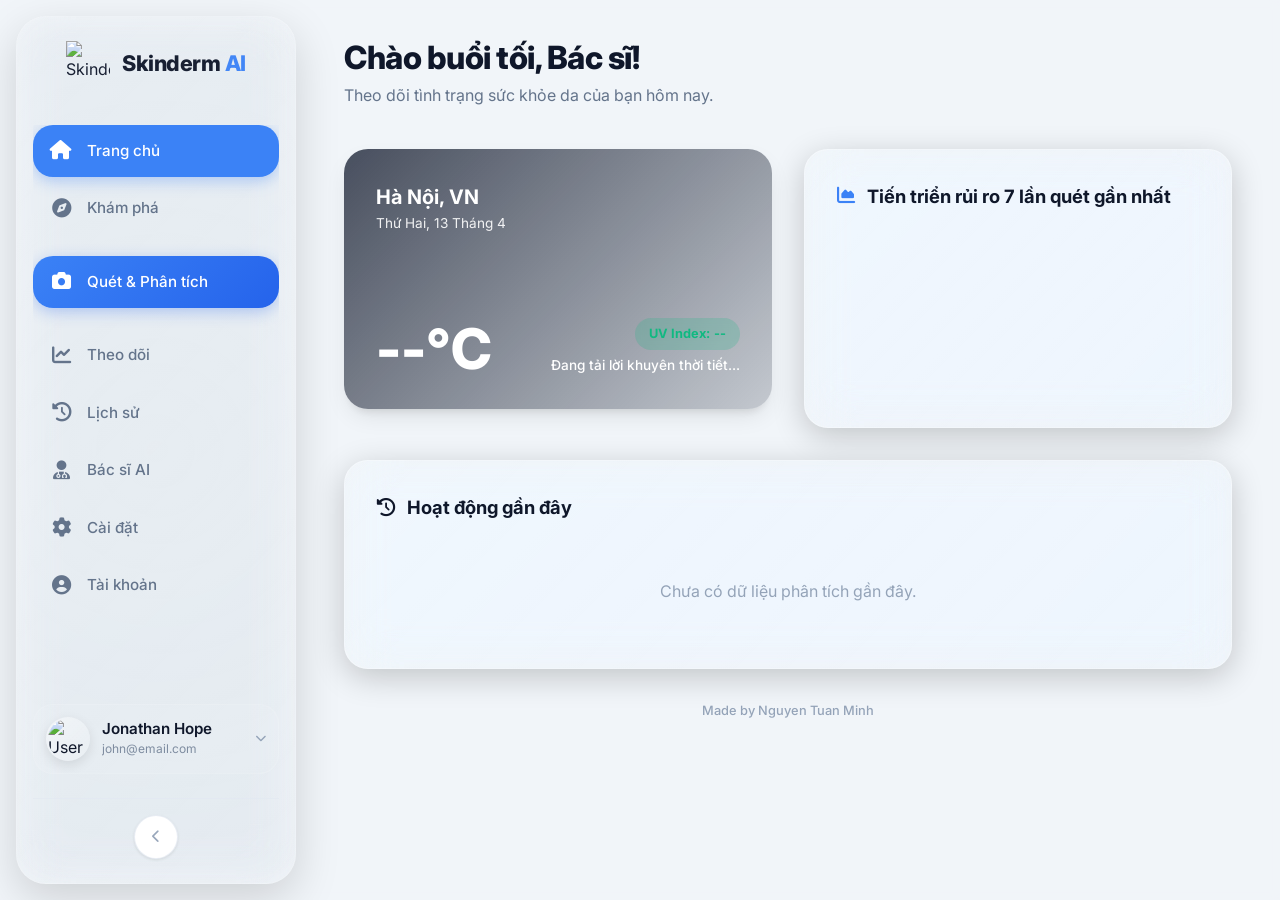
==== commit 7bff9d56: "chore: change version tag to 'Made by Nguyen Tuan Minh'" ====
--- a/frontend/app.html
+++ b/frontend/app.html
@@ -482,7 +482,7 @@
             </section>
 
             <div class="version-tag" style="text-align: center; padding: 2rem 0; color: var(--text-muted); font-size: 0.8rem; font-weight: 500;">
-                Skinderm AI Version 2.0.0
+                Made by Nguyen Tuan Minh
             </div>
         </main>
     </div>
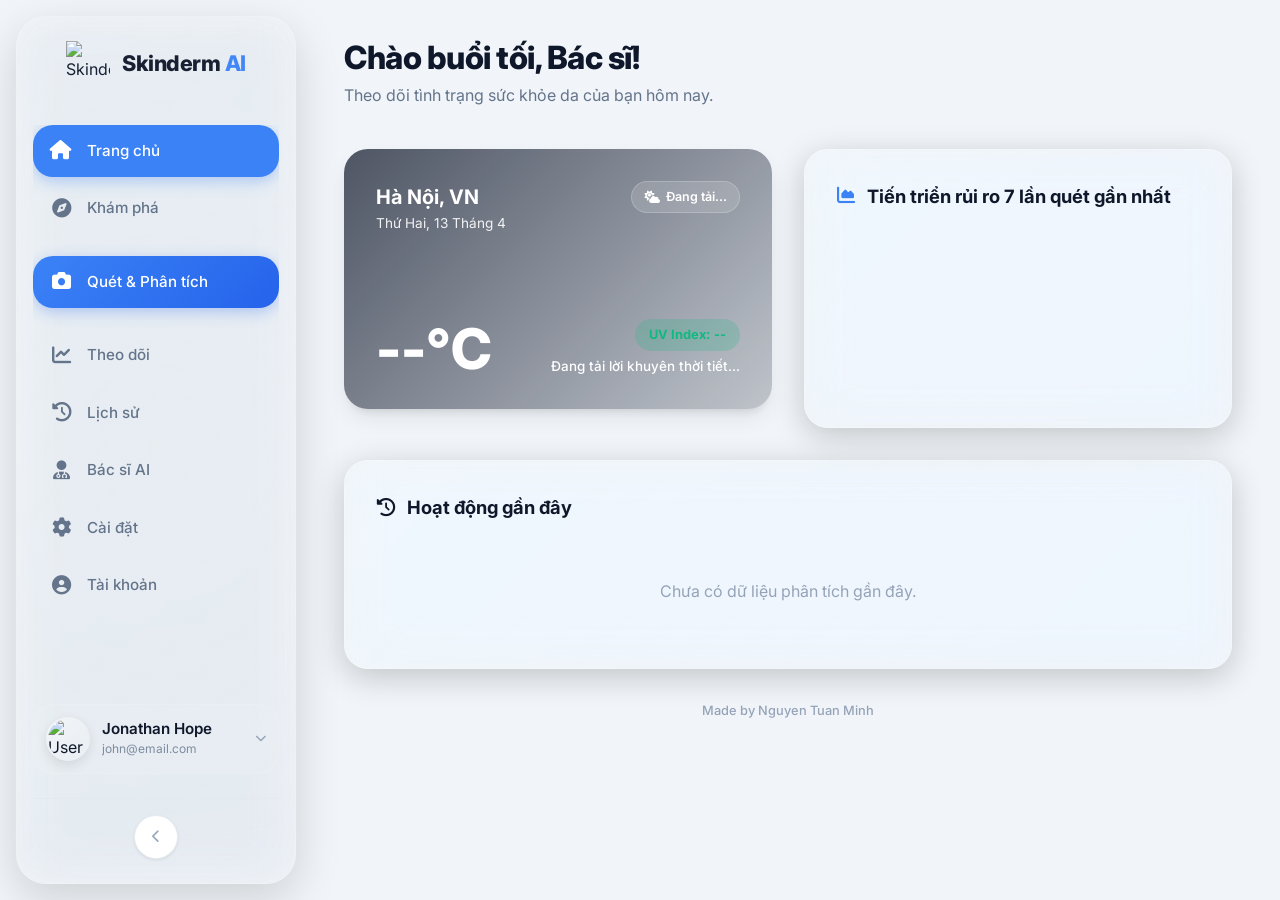
==== commit 541834ef: "style(weather): redesign night weather card with glowing bioluminescent wave video, moon badge, and " ====
--- a/frontend/app.html
+++ b/frontend/app.html
@@ -89,27 +89,34 @@
                 </div>
 
                 <div class="dashboard-grid">
-                    <div class="weather-card">
+                    <div class="weather-card" id="weatherCard">
                         <div class="weather-video-container" id="weatherVidContainer">
                             <video autoplay muted loop playsinline id="weatherVideo">
-                                <source src="assets/video/sunny.mp4" type="video/mp4">
+                                <source src="assets/video/Mesh_strips_wave,_202603211318.mp4" type="video/mp4">
                             </video>
                         </div>
                         <div class="weather-overlay"></div>
+                        <div class="weather-night-decor"></div>
                         <div class="weather-content">
-                            <div>
-                                <h3 id="weatherLocation" style="font-size: 1.25rem;">Hà Nội, VN</h3>
-                                <p id="weatherDate" style="font-size: 0.85rem; opacity: 0.9;">Thứ Hai, 13 Tháng 4</p>
-                            </div>
-                            <div style="display: flex; justify-content: space-between; align-items: flex-end;">
+                            <div style="display: flex; justify-content: space-between; align-items: flex-start;">
+                                <div>
+                                    <h3 id="weatherLocation" style="font-size: 1.25rem; display: flex; align-items: center; gap: 8px;">Hà Nội, VN</h3>
+                                    <p id="weatherDate" style="font-size: 0.85rem; opacity: 0.9;">Thứ Hai, 13 Tháng 4</p>
+                                </div>
+                                <div id="weatherSkyBadge" style="display: inline-flex; align-items: center; gap: 6px; padding: 5px 12px; border-radius: 99px; background: rgba(255, 255, 255, 0.14); backdrop-filter: blur(8px); font-size: 0.78rem; font-weight: 600; border: 1px solid rgba(255, 255, 255, 0.2);">
+                                    <i class="fa-solid fa-cloud-sun" id="weatherSkyIcon"></i>
+                                    <span id="weatherSkyLabel">Đang tải...</span>
+                                </div>
+                            </div>
+                            <div style="display: flex; justify-content: space-between; align-items: flex-end; gap: 1rem;">
                                 <div style="font-size: 3.5rem; font-weight: 800; line-height: 1;">
                                     <span id="tempValue">--</span>°C
                                 </div>
-                                <div style="text-align: right;">
-                                    <div class="pill pill-success" id="uvBadge" style="background: rgba(16, 185, 129, 0.2); color: #10b981; margin-bottom: 5px; backdrop-filter: blur(5px);">
+                                <div style="text-align: right; max-width: 260px;">
+                                    <div class="pill pill-success" id="uvBadge" style="background: rgba(16, 185, 129, 0.2); color: #10b981; margin-bottom: 6px; backdrop-filter: blur(5px);">
                                         UV Index: <span id="uvValue">--</span>
                                     </div>
-                                    <p id="weatherAdvice" style="font-size: 0.85rem; max-width: 200px; font-weight: 500;">Đang tải lời khuyên thời tiết...</p>
+                                    <p id="weatherAdvice" style="font-size: 0.84rem; line-height: 1.45; font-weight: 500; text-wrap: balance;">Đang tải lời khuyên thời tiết...</p>
                                 </div>
                             </div>
                         </div>
@@ -513,8 +520,8 @@
 
                     <!-- Model Select -->
                     <select id="chatModelSelect" style="border: 1px solid var(--border-light); border-radius: 12px; padding: 8px 16px; font-size: 0.85rem; font-weight: 600; background: #f8fafc; outline: none; cursor: pointer;">
-                        <option value="meta/llama-3.2-11b-vision-instruct">Skinderm Lite (Mượt mà)</option>
-                        <option value="meta/llama-3.2-90b-vision-instruct" selected>Skinderm Pro (Chuyên sâu)</option>
+                        <option value="nvidia/nemotron-3.5-bolt-e4b">Skinderm Lite (Mượt mà)</option>
+                        <option value="nvidia/nemotron-3.5-super-vl-120b-a12b" selected>Skinderm Pro (Chuyên sâu)</option>
                     </select>
                 </div>
             </div>
@@ -628,6 +635,6 @@
     </div>
 
     <!-- MAIN APP JS -->
-    <script type="module" src="js/app.js?v=2.0.1"></script>
+    <script type="module" src="js/app.js?v=2.0.6"></script>
 </body>
 </html>
--- a/frontend/css/app.css
+++ b/frontend/css/app.css
@@ -487,8 +487,43 @@
 .weather-overlay {
     position: absolute;
     top: 0; left: 0; width: 100%; height: 100%;
-    background: linear-gradient(135deg, rgba(15, 23, 42, 0.75) 0%, rgba(15, 23, 42, 0.2) 100%);
+    background: linear-gradient(135deg, rgba(15, 23, 42, 0.72) 0%, rgba(15, 23, 42, 0.22) 100%);
     z-index: 2;
+    transition: background 0.6s ease;
+}
+
+.weather-card.night-theme .weather-overlay {
+    background:
+        radial-gradient(circle at 82% 24%, rgba(56, 189, 248, 0.22) 0%, rgba(99, 102, 241, 0.14) 32%, transparent 65%),
+        radial-gradient(circle at 18% 80%, rgba(139, 92, 246, 0.18) 0%, transparent 55%),
+        linear-gradient(135deg, rgba(15, 23, 42, 0.52) 0%, rgba(30, 27, 75, 0.38) 50%, rgba(8, 47, 73, 0.45) 100%);
+}
+
+.weather-night-decor {
+    position: absolute;
+    top: 0; left: 0; width: 100%; height: 100%;
+    z-index: 2;
+    pointer-events: none;
+    opacity: 0;
+    transition: opacity 0.6s ease;
+    background-image:
+        radial-gradient(1.5px 1.5px at 15% 22%, rgba(255, 255, 255, 0.9), transparent),
+        radial-gradient(1px 1px at 32% 14%, rgba(186, 230, 253, 0.8), transparent),
+        radial-gradient(2px 2px at 48% 28%, rgba(255, 255, 255, 0.85), transparent),
+        radial-gradient(1.2px 1.2px at 64% 18%, rgba(224, 242, 254, 0.75), transparent),
+        radial-gradient(1.5px 1.5px at 76% 35%, rgba(255, 255, 255, 0.7), transparent),
+        radial-gradient(1px 1px at 24% 48%, rgba(255, 255, 255, 0.6), transparent),
+        radial-gradient(1.5px 1.5px at 56% 52%, rgba(165, 243, 252, 0.75), transparent);
+    animation: nightStarsTwinkle 4s ease-in-out infinite alternate;
+}
+
+.weather-card.night-theme .weather-night-decor {
+    opacity: 1;
+}
+
+@keyframes nightStarsTwinkle {
+    0% { opacity: 0.65; }
+    100% { opacity: 1; }
 }
 
 .weather-content {
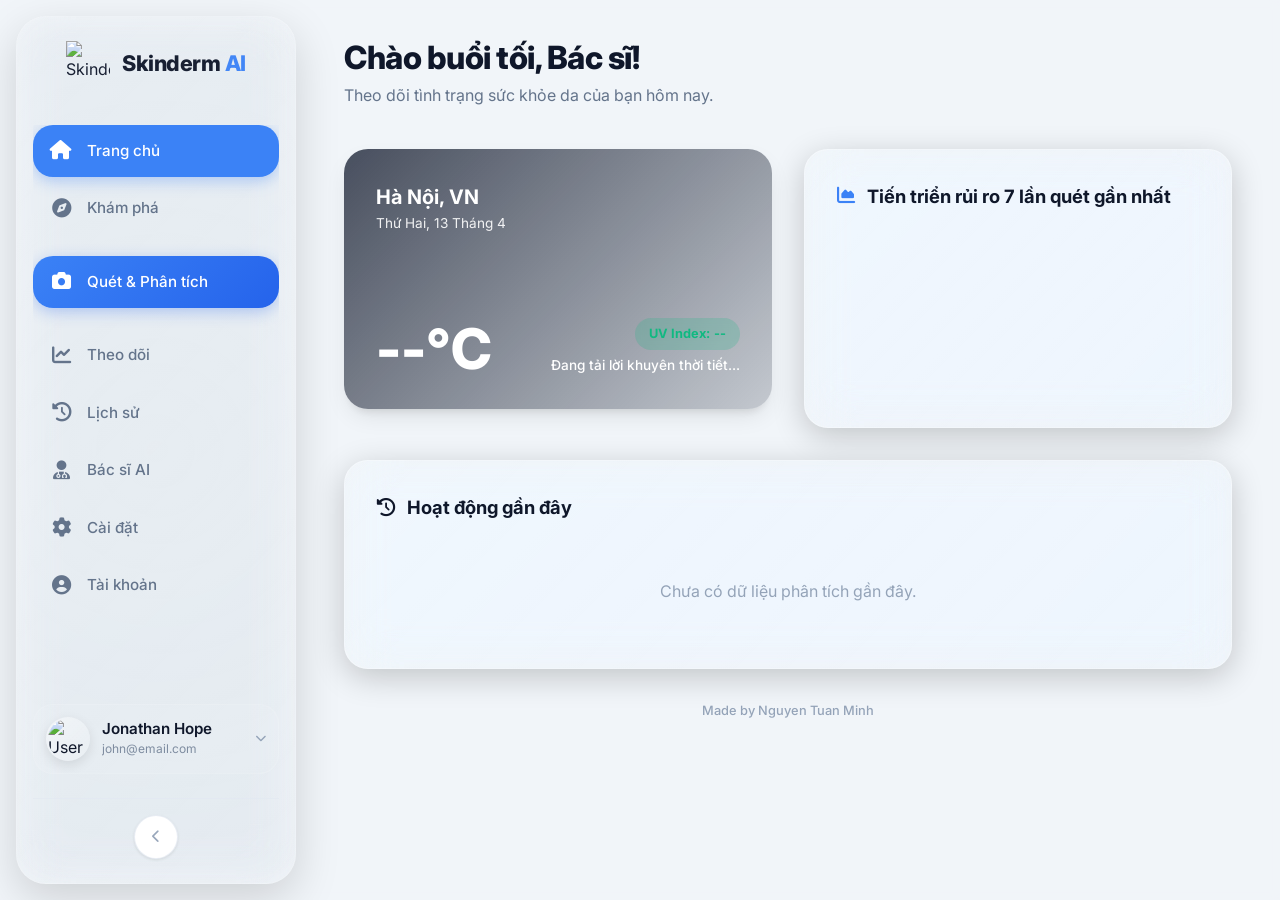
==== commit b97b6ef5: "revert(weather): restore clean weather card design while keeping day/night detection" ====
--- a/frontend/app.html
+++ b/frontend/app.html
@@ -89,34 +89,27 @@
                 </div>
 
                 <div class="dashboard-grid">
-                    <div class="weather-card" id="weatherCard">
+                    <div class="weather-card">
                         <div class="weather-video-container" id="weatherVidContainer">
                             <video autoplay muted loop playsinline id="weatherVideo">
-                                <source src="assets/video/Mesh_strips_wave,_202603211318.mp4" type="video/mp4">
+                                <source src="assets/video/cloudy.mp4" type="video/mp4">
                             </video>
                         </div>
                         <div class="weather-overlay"></div>
-                        <div class="weather-night-decor"></div>
                         <div class="weather-content">
-                            <div style="display: flex; justify-content: space-between; align-items: flex-start;">
-                                <div>
-                                    <h3 id="weatherLocation" style="font-size: 1.25rem; display: flex; align-items: center; gap: 8px;">Hà Nội, VN</h3>
-                                    <p id="weatherDate" style="font-size: 0.85rem; opacity: 0.9;">Thứ Hai, 13 Tháng 4</p>
-                                </div>
-                                <div id="weatherSkyBadge" style="display: inline-flex; align-items: center; gap: 6px; padding: 5px 12px; border-radius: 99px; background: rgba(255, 255, 255, 0.14); backdrop-filter: blur(8px); font-size: 0.78rem; font-weight: 600; border: 1px solid rgba(255, 255, 255, 0.2);">
-                                    <i class="fa-solid fa-cloud-sun" id="weatherSkyIcon"></i>
-                                    <span id="weatherSkyLabel">Đang tải...</span>
-                                </div>
-                            </div>
-                            <div style="display: flex; justify-content: space-between; align-items: flex-end; gap: 1rem;">
+                            <div>
+                                <h3 id="weatherLocation" style="font-size: 1.25rem;">Hà Nội, VN</h3>
+                                <p id="weatherDate" style="font-size: 0.85rem; opacity: 0.9;">Thứ Hai, 13 Tháng 4</p>
+                            </div>
+                            <div style="display: flex; justify-content: space-between; align-items: flex-end;">
                                 <div style="font-size: 3.5rem; font-weight: 800; line-height: 1;">
                                     <span id="tempValue">--</span>°C
                                 </div>
-                                <div style="text-align: right; max-width: 260px;">
-                                    <div class="pill pill-success" id="uvBadge" style="background: rgba(16, 185, 129, 0.2); color: #10b981; margin-bottom: 6px; backdrop-filter: blur(5px);">
+                                <div style="text-align: right;">
+                                    <div class="pill pill-success" id="uvBadge" style="background: rgba(16, 185, 129, 0.2); color: #10b981; margin-bottom: 5px; backdrop-filter: blur(5px);">
                                         UV Index: <span id="uvValue">--</span>
                                     </div>
-                                    <p id="weatherAdvice" style="font-size: 0.84rem; line-height: 1.45; font-weight: 500; text-wrap: balance;">Đang tải lời khuyên thời tiết...</p>
+                                    <p id="weatherAdvice" style="font-size: 0.85rem; max-width: 200px; font-weight: 500;">Đang tải lời khuyên thời tiết...</p>
                                 </div>
                             </div>
                         </div>
@@ -635,6 +628,6 @@
     </div>
 
     <!-- MAIN APP JS -->
-    <script type="module" src="js/app.js?v=2.0.6"></script>
+    <script type="module" src="js/app.js?v=2.0.5"></script>
 </body>
 </html>
--- a/frontend/css/app.css
+++ b/frontend/css/app.css
@@ -487,43 +487,8 @@
 .weather-overlay {
     position: absolute;
     top: 0; left: 0; width: 100%; height: 100%;
-    background: linear-gradient(135deg, rgba(15, 23, 42, 0.72) 0%, rgba(15, 23, 42, 0.22) 100%);
+    background: linear-gradient(135deg, rgba(15, 23, 42, 0.75) 0%, rgba(15, 23, 42, 0.2) 100%);
     z-index: 2;
-    transition: background 0.6s ease;
-}
-
-.weather-card.night-theme .weather-overlay {
-    background:
-        radial-gradient(circle at 82% 24%, rgba(56, 189, 248, 0.22) 0%, rgba(99, 102, 241, 0.14) 32%, transparent 65%),
-        radial-gradient(circle at 18% 80%, rgba(139, 92, 246, 0.18) 0%, transparent 55%),
-        linear-gradient(135deg, rgba(15, 23, 42, 0.52) 0%, rgba(30, 27, 75, 0.38) 50%, rgba(8, 47, 73, 0.45) 100%);
-}
-
-.weather-night-decor {
-    position: absolute;
-    top: 0; left: 0; width: 100%; height: 100%;
-    z-index: 2;
-    pointer-events: none;
-    opacity: 0;
-    transition: opacity 0.6s ease;
-    background-image:
-        radial-gradient(1.5px 1.5px at 15% 22%, rgba(255, 255, 255, 0.9), transparent),
-        radial-gradient(1px 1px at 32% 14%, rgba(186, 230, 253, 0.8), transparent),
-        radial-gradient(2px 2px at 48% 28%, rgba(255, 255, 255, 0.85), transparent),
-        radial-gradient(1.2px 1.2px at 64% 18%, rgba(224, 242, 254, 0.75), transparent),
-        radial-gradient(1.5px 1.5px at 76% 35%, rgba(255, 255, 255, 0.7), transparent),
-        radial-gradient(1px 1px at 24% 48%, rgba(255, 255, 255, 0.6), transparent),
-        radial-gradient(1.5px 1.5px at 56% 52%, rgba(165, 243, 252, 0.75), transparent);
-    animation: nightStarsTwinkle 4s ease-in-out infinite alternate;
-}
-
-.weather-card.night-theme .weather-night-decor {
-    opacity: 1;
-}
-
-@keyframes nightStarsTwinkle {
-    0% { opacity: 0.65; }
-    100% { opacity: 1; }
 }
 
 .weather-content {
